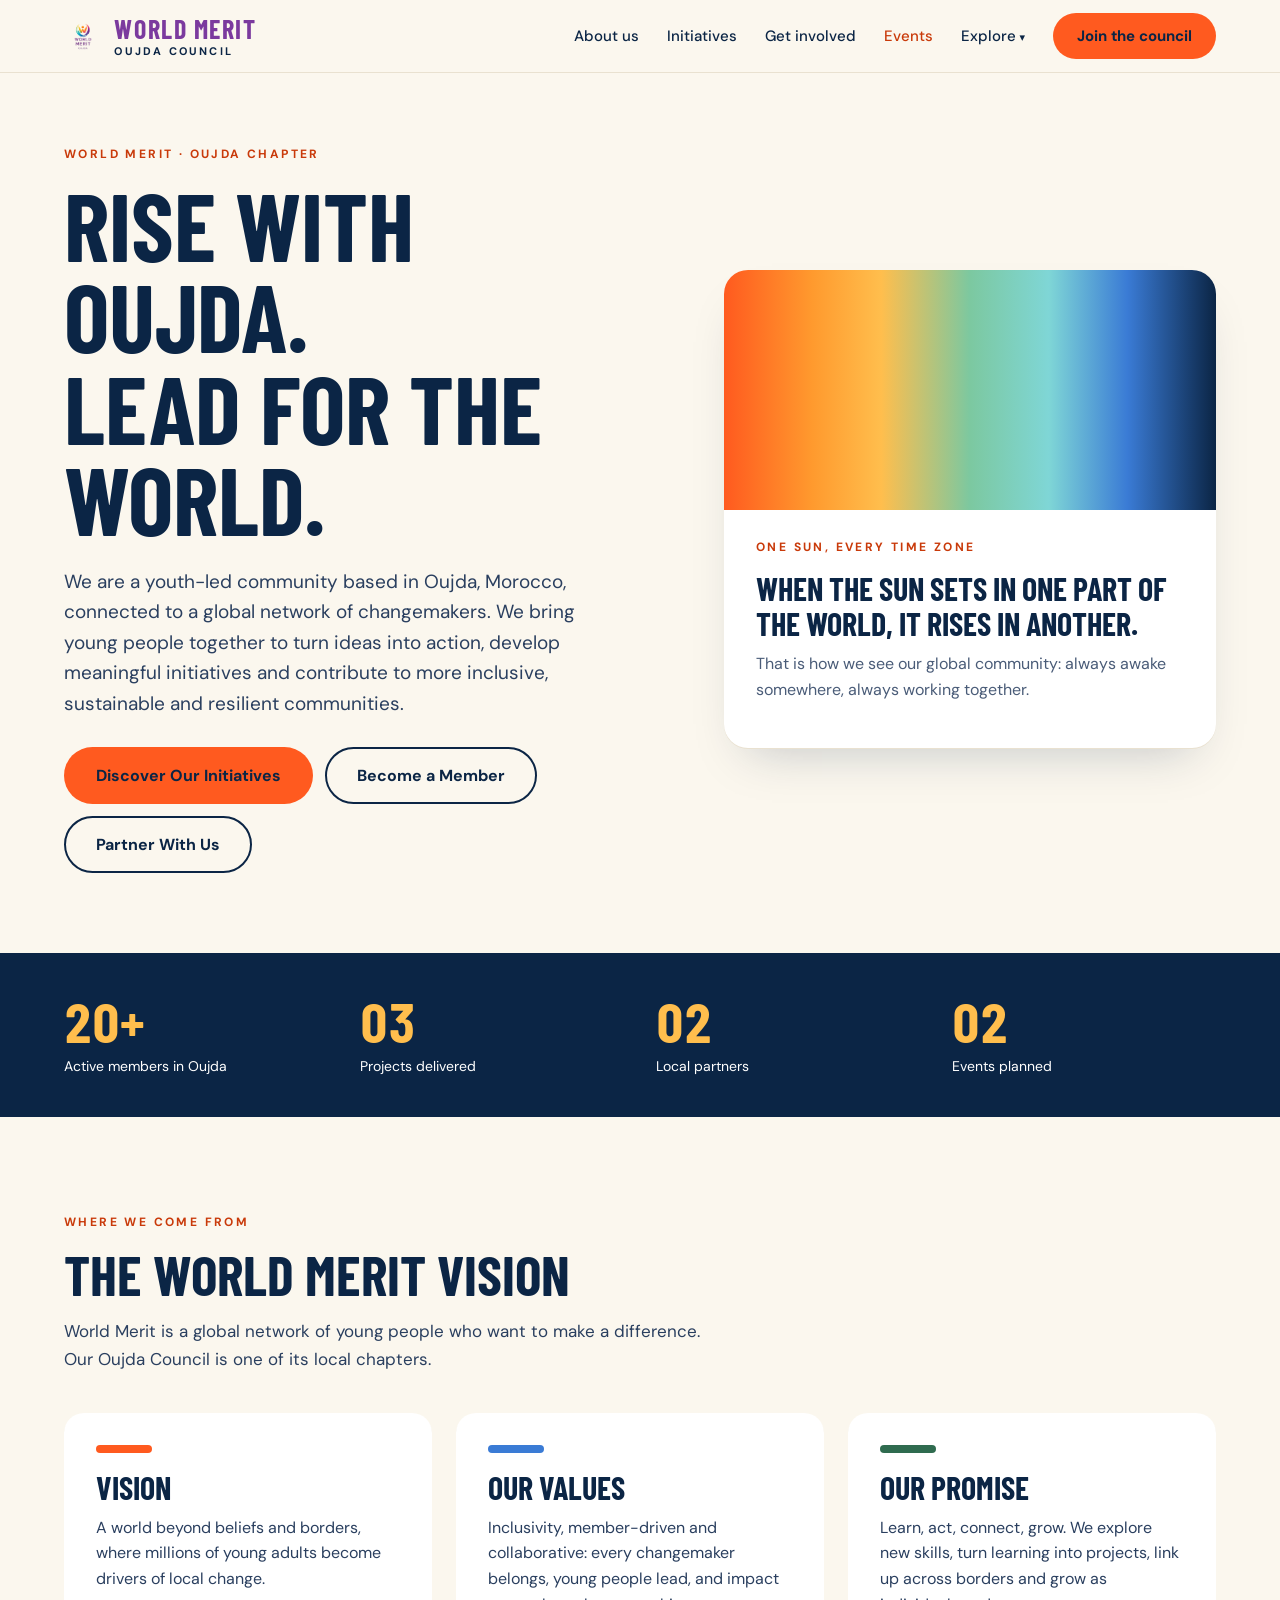
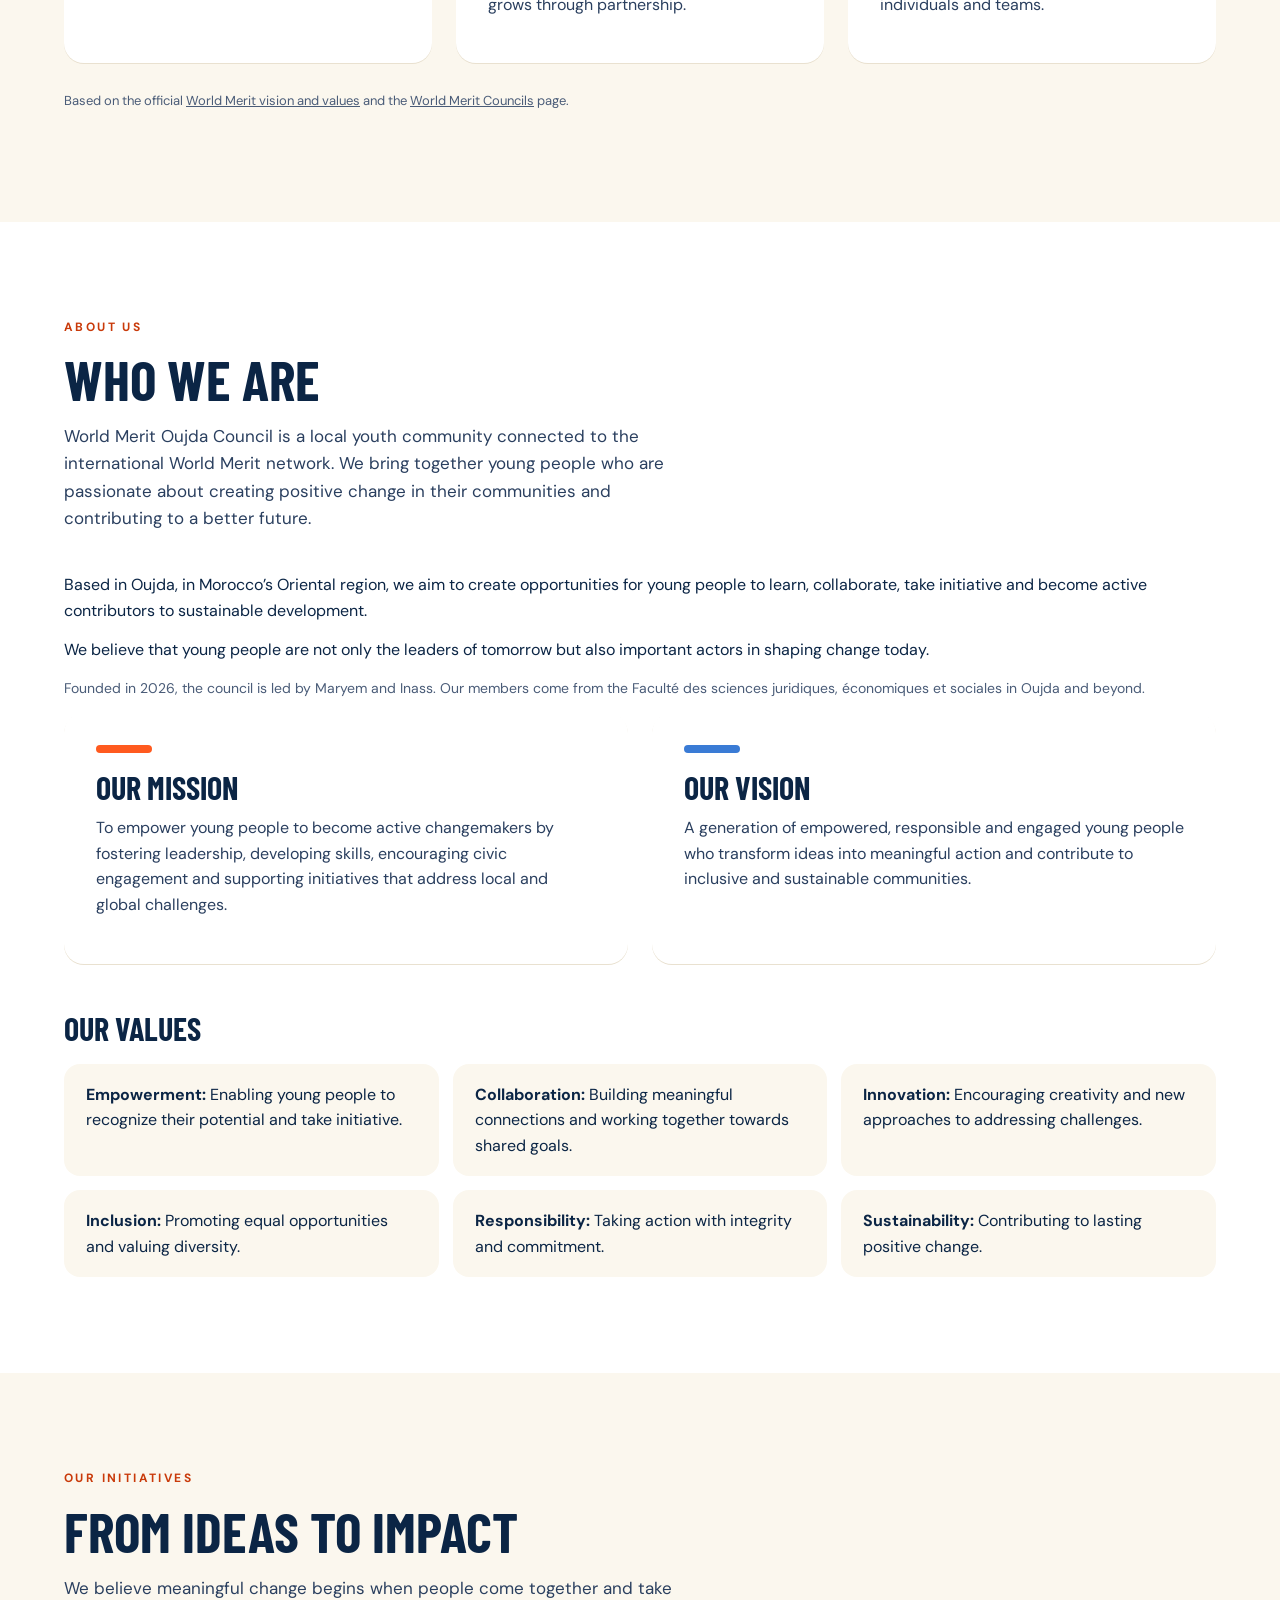
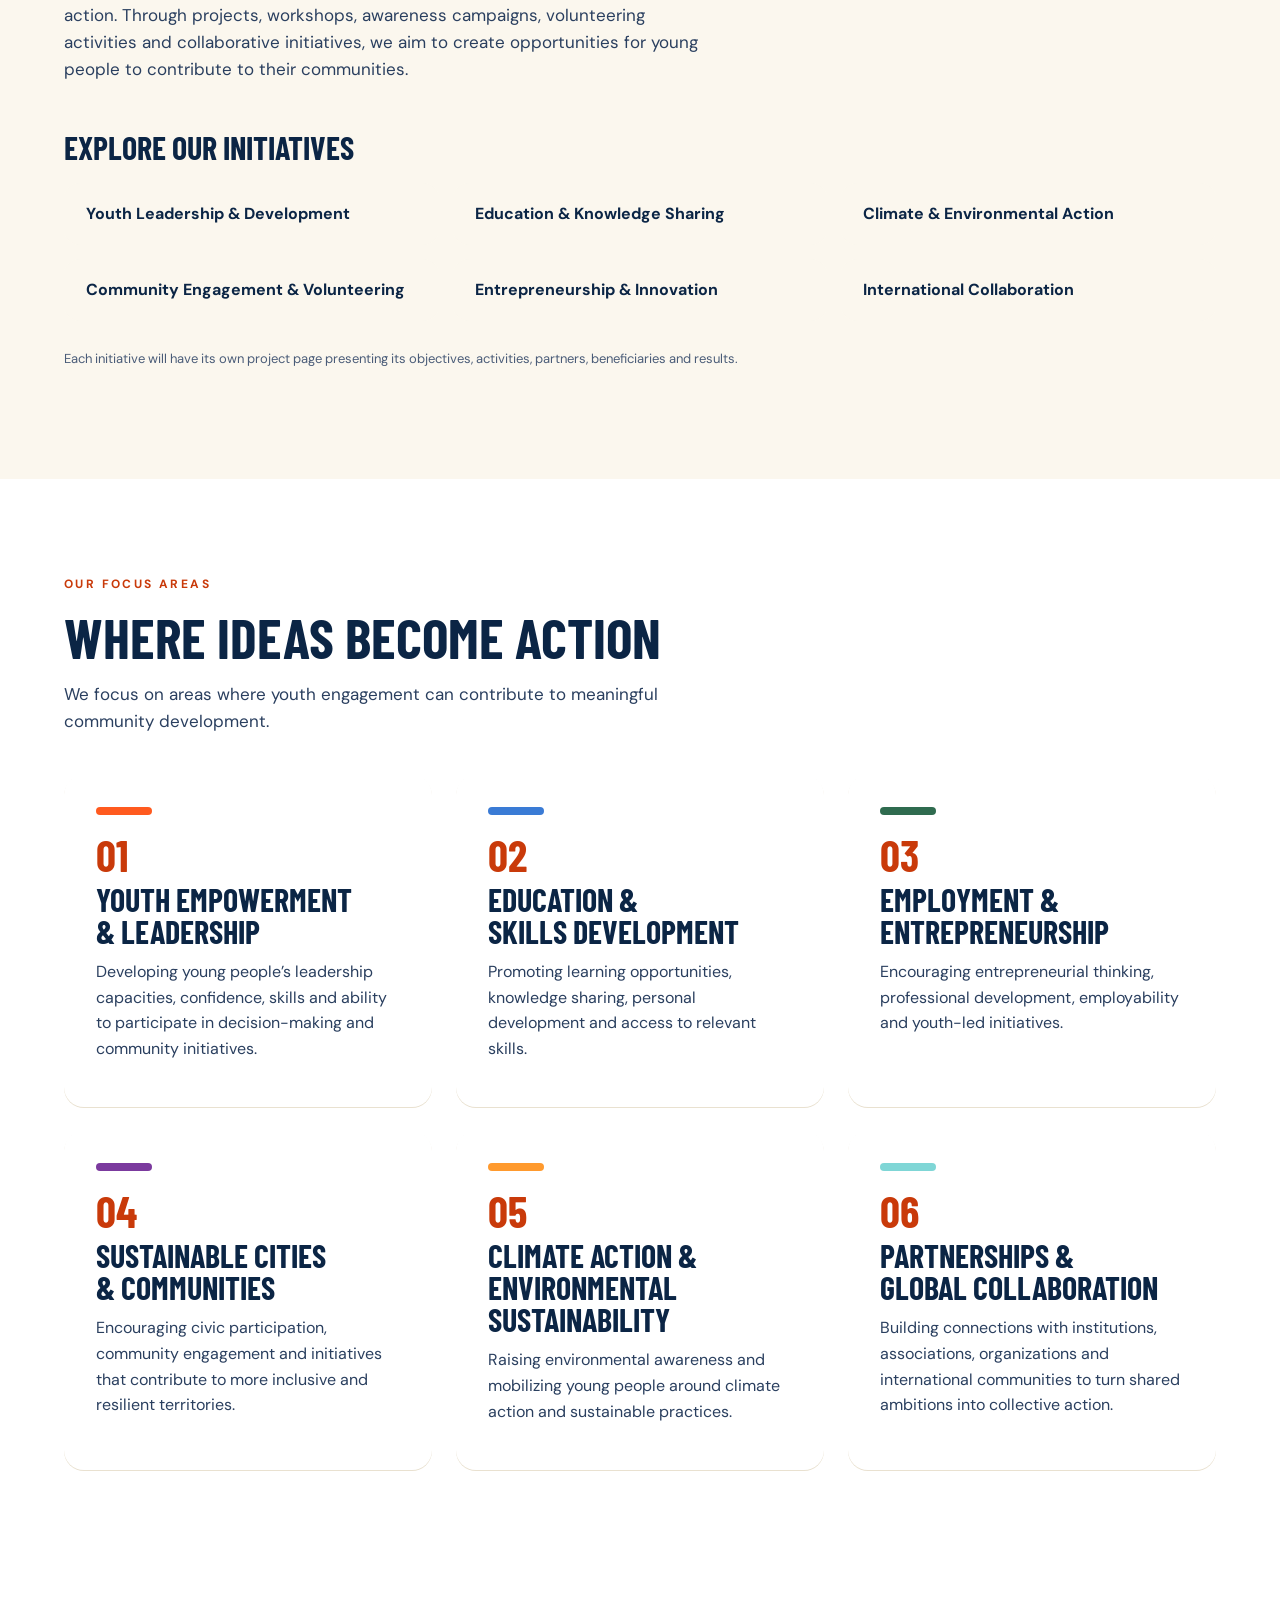
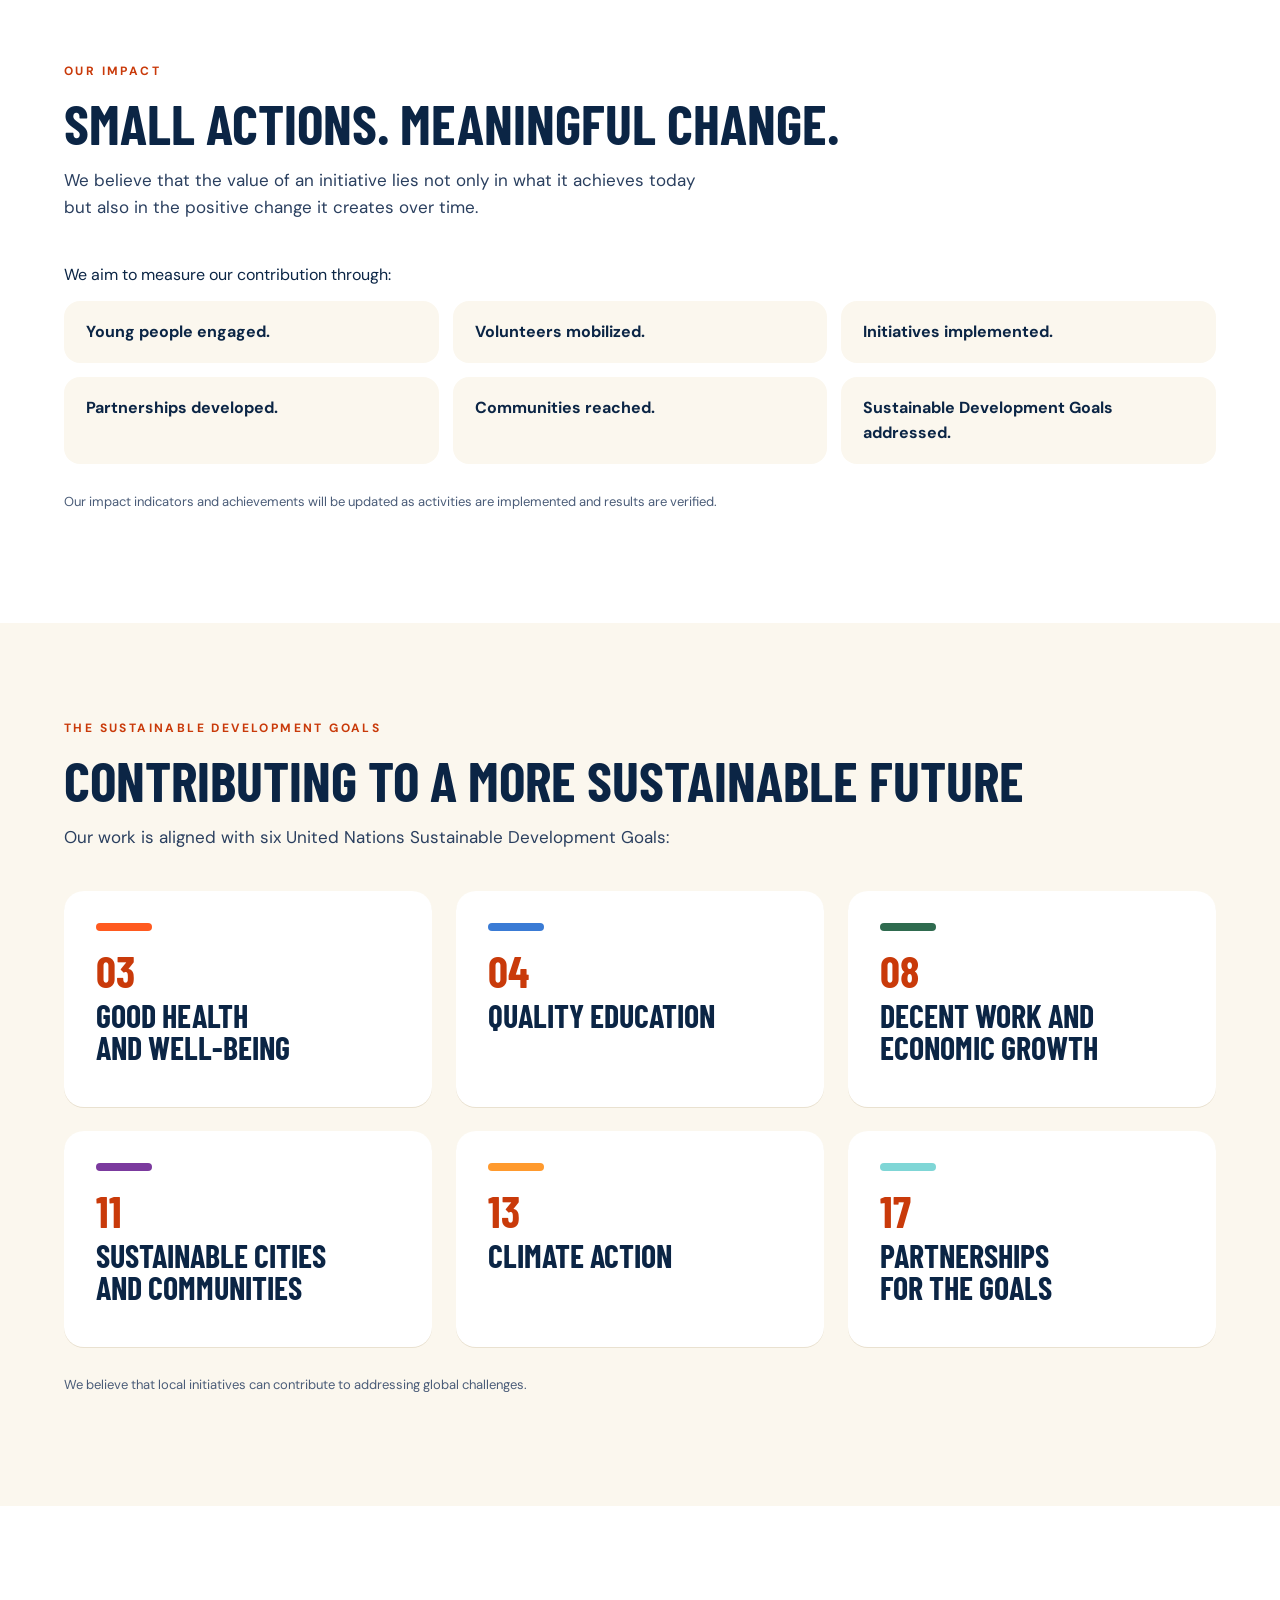
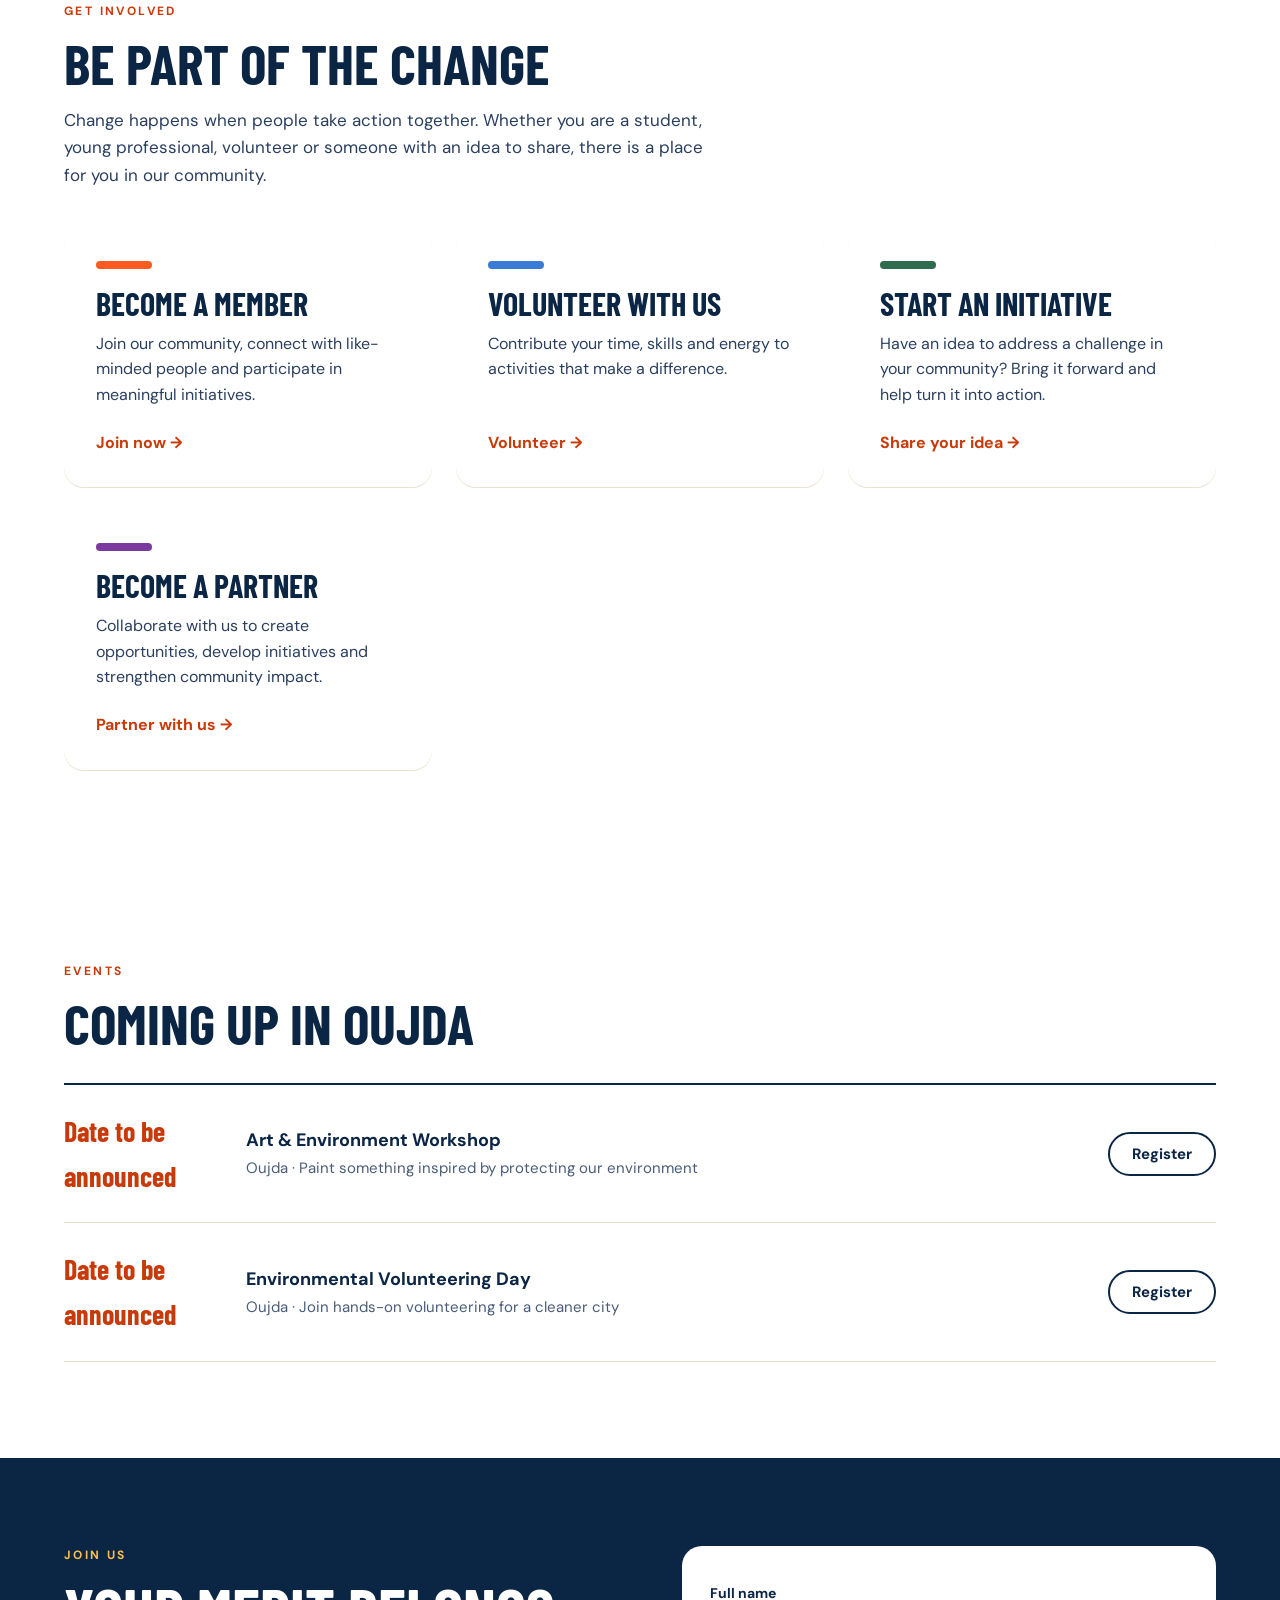
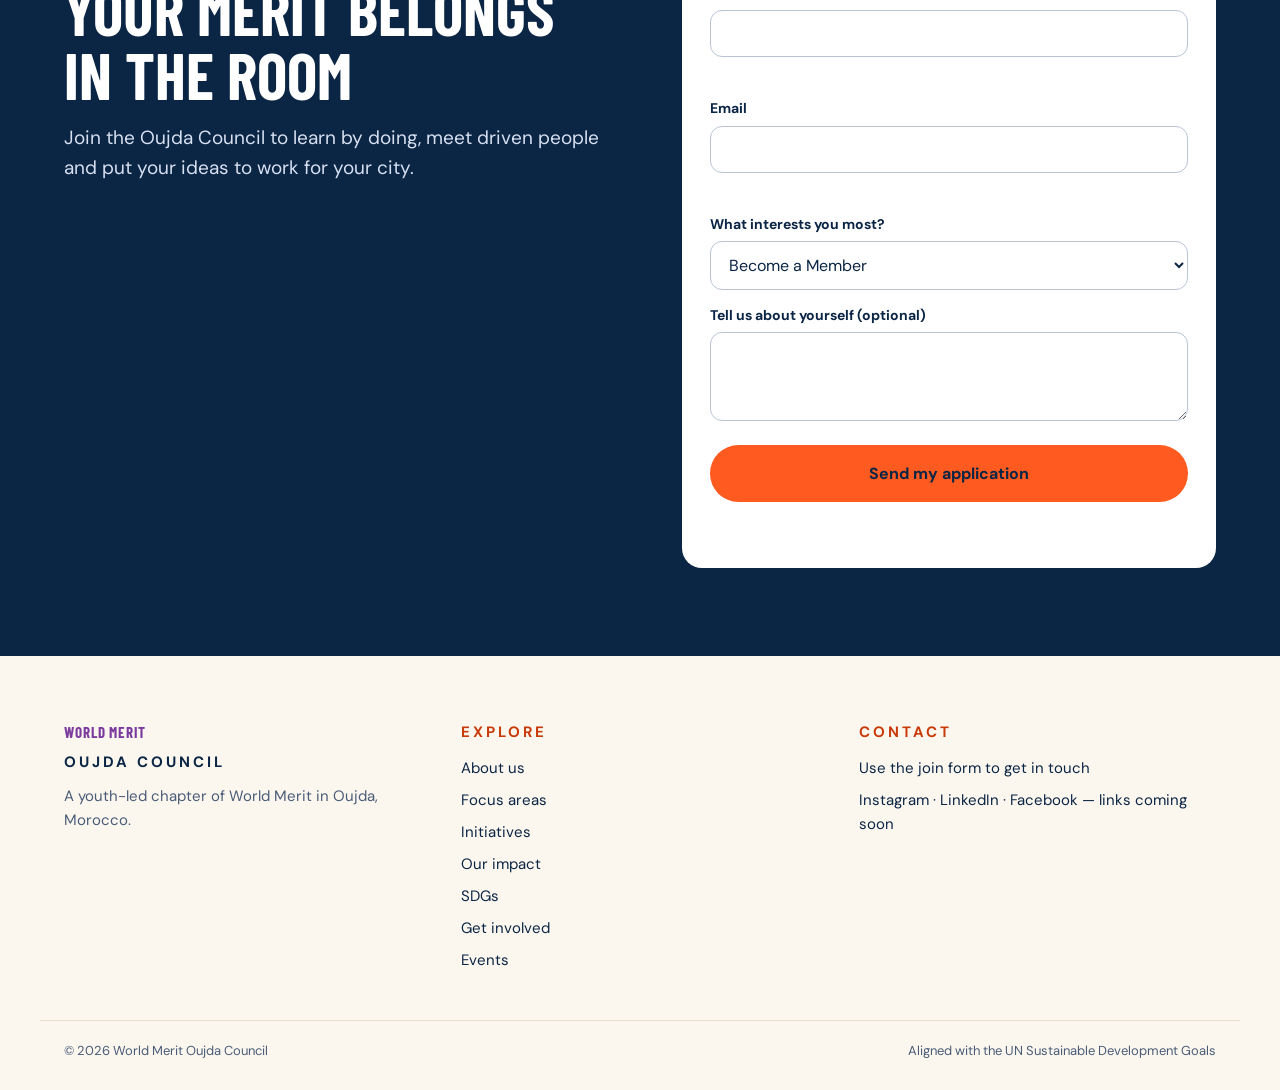
==== index.html @ 90c2a8d9 "Simplify navbar with Explore dropdown" ====
<!doctype html>
<html lang="en">
<head>
<meta charset="utf-8">
<meta name="viewport" content="width=device-width, initial-scale=1">
<link rel="icon" type="image/png" href="favicon.png">
<link rel="apple-touch-icon" href="apple-touch-icon.png">
<title>World Merit Oujda Council</title>
<meta name="description" content="A youth-led community in Oujda, Morocco, connected to a global network of changemakers. Discover our initiatives, become a member or partner with us.">
<link rel="preconnect" href="https://fonts.googleapis.com">
<link rel="preconnect" href="https://fonts.gstatic.com" crossorigin>
<link href="https://fonts.googleapis.com/css2?family=Barlow+Condensed:wght@600;700&family=DM+Sans:wght@400;500;700&display=swap" rel="stylesheet">
<link rel="stylesheet" href="style.css">
</head>
<body>

<header class="site-header">
  <div class="wrap header-inner">
    <a class="brand" href="#top" aria-label="World Merit Oujda Council, home">
      <img id="logo" src="logo.png" alt="World Merit Oujda Council logo" height="48">
      <span class="brand-text" id="brand-text">
        <span class="brand-name">WORLD MERIT</span>
        <span class="brand-sub">OUJDA COUNCIL</span>
      </span>
    </a>
    <button class="nav-toggle" id="nav-toggle" aria-expanded="false" aria-controls="nav">Menu</button>
    <nav class="nav" id="nav" aria-label="Main">
      <a href="#about">About us</a>
      <a href="#initiatives">Initiatives</a>
      <a href="#get-involved">Get involved</a>
      <a href="#events">Events</a>
      <details class="nav-more">
        <summary>Explore</summary>
        <div class="nav-more-panel">
          <a href="#focus">Focus areas</a>
          <a href="#impact">Our impact</a>
          <a href="#sdgs">SDGs</a>
          <a href="#vision">World Merit vision</a>
          <a href="#contact">Contact</a>
        </div>
      </details>
      <a class="btn btn-orange btn-small" href="#join">Join the council</a>
    </nav>
  </div>
</header>

<main id="top">

  <section class="hero">
    <div class="wrap hero-grid">
      <div class="hero-copy">
        <p class="eyebrow">World Merit · Oujda chapter</p>
        <h1>Rise with Oujda.<br>Lead for the world.</h1>
        <p class="lead">We are a youth-led community based in Oujda, Morocco, connected to a global network of changemakers. We bring young people together to turn ideas into action, develop meaningful initiatives and contribute to more inclusive, sustainable and resilient communities.</p>
        <div class="actions">
          <a class="btn btn-orange" href="#initiatives">Discover Our Initiatives</a>
          <a class="btn btn-outline" href="#join">Become a Member</a>
          <a class="btn btn-outline" href="#join">Partner With Us</a>
        </div>
      </div>
      <div class="hero-card">
        <div class="spectrum" role="img" aria-label="Colour gradient from sunrise orange through green to ocean blue"></div>
        <div class="hero-card-body">
          <p class="eyebrow">One sun, every time zone</p>
          <p class="hero-card-title">When the sun sets in one part of the world, it rises in another.</p>
          <p class="muted">That is how we see our global community: always awake somewhere, always working together.</p>
        </div>
      </div>
    </div>
  </section>

  <section class="stats" aria-label="Club in numbers">
    <div class="wrap stats-grid">
      <div><span class="stat-num">20+</span><span class="stat-label">Active members in Oujda</span></div>
      <div><span class="stat-num">03</span><span class="stat-label">Projects delivered</span></div>
      <div><span class="stat-num">02</span><span class="stat-label">Local partners</span></div>
      <div><span class="stat-num">02</span><span class="stat-label">Events planned</span></div>
    </div>
  </section>

  <section id="vision" class="section">
    <div class="wrap">
      <p class="eyebrow">Where we come from</p>
      <h2>The World Merit vision</h2>
      <p class="section-lead">World Merit is a global network of young people who want to make a difference. Our Oujda Council is one of its local chapters.</p>
      <div class="cards three">
        <article class="card">
          <span class="bar c-orange"></span>
          <h3>Vision</h3>
          <p>A world beyond beliefs and borders, where millions of young adults become drivers of local change.</p>
        </article>
        <article class="card">
          <span class="bar c-blue"></span>
          <h3>Our values</h3>
          <p>Inclusivity, member-driven and collaborative: every changemaker belongs, young people lead, and impact grows through partnership.</p>
        </article>
        <article class="card">
          <span class="bar c-green"></span>
          <h3>Our promise</h3>
          <p>Learn, act, connect, grow. We explore new skills, turn learning into projects, link up across borders and grow as individuals and teams.</p>
        </article>
      </div>
      <p class="source">Based on the official <a href="https://worldmerit.org/about-world-merit" rel="noopener" target="_blank">World Merit vision and values</a> and the <a href="https://worldmerit.org/programmes/councils" rel="noopener" target="_blank">World Merit Councils</a> page.</p>
    </div>
  </section>

  <section id="about" class="section section-white">
    <div class="wrap">
      <p class="eyebrow">About us</p>
      <h2>Who We Are</h2>
      <p class="section-lead">World Merit Oujda Council is a local youth community connected to the international World Merit network. We bring together young people who are passionate about creating positive change in their communities and contributing to a better future.</p>
      <p>Based in Oujda, in Morocco’s Oriental region, we aim to create opportunities for young people to learn, collaborate, take initiative and become active contributors to sustainable development.</p>
      <p>We believe that young people are not only the leaders of tomorrow but also important actors in shaping change today.</p>
      <p class="muted small">Founded in 2026, the council is led by Maryem and Inass. Our members come from the Faculté des sciences juridiques, économiques et sociales in Oujda and beyond.</p>
      <div class="cards three">
        <article class="card">
          <span class="bar c-orange"></span>
          <h3>Our Mission</h3>
          <p>To empower young people to become active changemakers by fostering leadership, developing skills, encouraging civic engagement and supporting initiatives that address local and global challenges.</p>
        </article>
        <article class="card">
          <span class="bar c-blue"></span>
          <h3>Our Vision</h3>
          <p>A generation of empowered, responsible and engaged young people who transform ideas into meaningful action and contribute to inclusive and sustainable communities.</p>
        </article>
      </div>
      <h3 class="values-title">Our Values</h3>
      <ul class="values">
        <li><strong>Empowerment:</strong> Enabling young people to recognize their potential and take initiative.</li>
        <li><strong>Collaboration:</strong> Building meaningful connections and working together towards shared goals.</li>
        <li><strong>Innovation:</strong> Encouraging creativity and new approaches to addressing challenges.</li>
        <li><strong>Inclusion:</strong> Promoting equal opportunities and valuing diversity.</li>
        <li><strong>Responsibility:</strong> Taking action with integrity and commitment.</li>
        <li><strong>Sustainability:</strong> Contributing to lasting positive change.</li>
      </ul>
    </div>
  </section>

  <section id="initiatives" class="section">
    <div class="wrap">
      <p class="eyebrow">Our initiatives</p>
      <h2>From Ideas to Impact</h2>
      <p class="section-lead">We believe meaningful change begins when people come together and take action. Through projects, workshops, awareness campaigns, volunteering activities and collaborative initiatives, we aim to create opportunities for young people to contribute to their communities.</p>
      <h3 class="values-title">Explore our initiatives</h3>
      <ul class="values">
        <li><strong>Youth Leadership &amp; Development</strong></li>
        <li><strong>Education &amp; Knowledge Sharing</strong></li>
        <li><strong>Climate &amp; Environmental Action</strong></li>
        <li><strong>Community Engagement &amp; Volunteering</strong></li>
        <li><strong>Entrepreneurship &amp; Innovation</strong></li>
        <li><strong>International Collaboration</strong></li>
      </ul>
      <p class="source">Each initiative will have its own project page presenting its objectives, activities, partners, beneficiaries and results.</p>
    </div>
  </section>

  <section id="focus" class="section section-white">
    <div class="wrap">
      <p class="eyebrow">Our focus areas</p>
      <h2>Where Ideas Become Action</h2>
      <p class="section-lead">We focus on areas where youth engagement can contribute to meaningful community development.</p>
      <div class="cards three">
        <article class="card">
          <span class="bar c-orange"></span>
          <span class="card-num">01</span>
          <h3>Youth Empowerment &amp; Leadership</h3>
          <p>Developing young people’s leadership capacities, confidence, skills and ability to participate in decision-making and community initiatives.</p>
        </article>
        <article class="card">
          <span class="bar c-blue"></span>
          <span class="card-num">02</span>
          <h3>Education &amp; Skills Development</h3>
          <p>Promoting learning opportunities, knowledge sharing, personal development and access to relevant skills.</p>
        </article>
        <article class="card">
          <span class="bar c-green"></span>
          <span class="card-num">03</span>
          <h3>Employment &amp; Entrepreneurship</h3>
          <p>Encouraging entrepreneurial thinking, professional development, employability and youth-led initiatives.</p>
        </article>
        <article class="card">
          <span class="bar c-purple"></span>
          <span class="card-num">04</span>
          <h3>Sustainable Cities &amp; Communities</h3>
          <p>Encouraging civic participation, community engagement and initiatives that contribute to more inclusive and resilient territories.</p>
        </article>
        <article class="card">
          <span class="bar c-amber"></span>
          <span class="card-num">05</span>
          <h3>Climate Action &amp; Environmental Sustainability</h3>
          <p>Raising environmental awareness and mobilizing young people around climate action and sustainable practices.</p>
        </article>
        <article class="card">
          <span class="bar c-teal"></span>
          <span class="card-num">06</span>
          <h3>Partnerships &amp; Global Collaboration</h3>
          <p>Building connections with institutions, associations, organizations and international communities to turn shared ambitions into collective action.</p>
        </article>
      </div>
    </div>
  </section>

  <section id="impact" class="section section-white">
    <div class="wrap">
      <p class="eyebrow">Our impact</p>
      <h2>Small Actions. Meaningful Change.</h2>
      <p class="section-lead">We believe that the value of an initiative lies not only in what it achieves today but also in the positive change it creates over time.</p>
      <p>We aim to measure our contribution through:</p>
      <ul class="values">
        <li><strong>Young people engaged.</strong></li>
        <li><strong>Volunteers mobilized.</strong></li>
        <li><strong>Initiatives implemented.</strong></li>
        <li><strong>Partnerships developed.</strong></li>
        <li><strong>Communities reached.</strong></li>
        <li><strong>Sustainable Development Goals addressed.</strong></li>
      </ul>
      <p class="source">Our impact indicators and achievements will be updated as activities are implemented and results are verified.</p>
    </div>
  </section>

  <section id="sdgs" class="section">
    <div class="wrap">
      <p class="eyebrow">The Sustainable Development Goals</p>
      <h2>Contributing to a More Sustainable Future</h2>
      <p class="section-lead">Our work is aligned with six United Nations Sustainable Development Goals:</p>
      <div class="cards three">
        <article class="card">
          <span class="bar c-orange"></span>
          <span class="card-num">03</span>
          <h3>Good Health and Well-being</h3>
        </article>
        <article class="card">
          <span class="bar c-blue"></span>
          <span class="card-num">04</span>
          <h3>Quality Education</h3>
        </article>
        <article class="card">
          <span class="bar c-green"></span>
          <span class="card-num">08</span>
          <h3>Decent Work and Economic Growth</h3>
        </article>
        <article class="card">
          <span class="bar c-purple"></span>
          <span class="card-num">11</span>
          <h3>Sustainable Cities and Communities</h3>
        </article>
        <article class="card">
          <span class="bar c-amber"></span>
          <span class="card-num">13</span>
          <h3>Climate Action</h3>
        </article>
        <article class="card">
          <span class="bar c-teal"></span>
          <span class="card-num">17</span>
          <h3>Partnerships for the Goals</h3>
        </article>
      </div>
      <p class="source">We believe that local initiatives can contribute to addressing global challenges.</p>
    </div>
  </section>

  <section id="get-involved" class="section section-white">
    <div class="wrap">
      <p class="eyebrow">Get involved</p>
      <h2>Be Part of the Change</h2>
      <p class="section-lead">Change happens when people take action together. Whether you are a student, young professional, volunteer or someone with an idea to share, there is a place for you in our community.</p>
      <div class="cards three">
        <article class="card">
          <span class="bar c-orange"></span>
          <h3>Become a Member</h3>
          <p>Join our community, connect with like-minded people and participate in meaningful initiatives.</p>
          <a class="card-link" href="#join">Join now →</a>
        </article>
        <article class="card">
          <span class="bar c-blue"></span>
          <h3>Volunteer With Us</h3>
          <p>Contribute your time, skills and energy to activities that make a difference.</p>
          <a class="card-link" href="#join">Volunteer →</a>
        </article>
        <article class="card">
          <span class="bar c-green"></span>
          <h3>Start an Initiative</h3>
          <p>Have an idea to address a challenge in your community? Bring it forward and help turn it into action.</p>
          <a class="card-link" href="#join">Share your idea →</a>
        </article>
        <article class="card">
          <span class="bar c-purple"></span>
          <h3>Become a Partner</h3>
          <p>Collaborate with us to create opportunities, develop initiatives and strengthen community impact.</p>
          <a class="card-link" href="#join">Partner with us →</a>
        </article>
      </div>
    </div>
  </section>

  <section id="events" class="section section-white">
    <div class="wrap">
      <p class="eyebrow">Events</p>
      <h2>Coming up in Oujda</h2>
      <ul class="events" id="events-list">
        <!-- Edit the events array in script.js -->
      </ul>
    </div>
  </section>

  <section id="join" class="join">
    <div class="wrap join-grid">
      <div>
        <p class="eyebrow eyebrow-light">Join us</p>
        <h2>Your merit belongs in the room</h2>
        <p class="lead light">Join the Oujda Council to learn by doing, meet driven people and put your ideas to work for your city.</p>
      </div>
      <form class="form" id="join-form" novalidate>
        <label for="name">Full name</label>
        <input id="name" name="name" type="text" autocomplete="name" required>
        <p class="error" id="err-name" role="alert"></p>

        <label for="email">Email</label>
        <input id="email" name="email" type="email" autocomplete="email" required>
        <p class="error" id="err-email" role="alert"></p>

        <label for="interest">What interests you most?</label>
        <select id="interest" name="interest">
          <option>Become a Member</option>
          <option>Volunteer With Us</option>
          <option>Start an Initiative</option>
          <option>Become a Partner</option>
        </select>

        <label for="message">Tell us about yourself (optional)</label>
        <textarea id="message" name="message" rows="3"></textarea>

        <button class="btn btn-orange" type="submit">Send my application</button>
        <p class="form-status" id="form-status" role="status"></p>
      </form>
    </div>
  </section>

</main>

<footer id="contact" class="footer">
  <div class="wrap footer-grid">
    <div>
      <p class="footer-brand">WORLD MERIT</p>
      <p class="brand-sub dark">OUJDA COUNCIL</p>
      <p class="muted small">A youth-led chapter of World Merit in Oujda, Morocco.</p>
    </div>
    <div>
      <p class="eyebrow">Explore</p>
      <a href="#about">About us</a>
      <a href="#focus">Focus areas</a>
      <a href="#initiatives">Initiatives</a>
      <a href="#impact">Our impact</a>
      <a href="#sdgs">SDGs</a>
      <a href="#get-involved">Get involved</a>
      <a href="#events">Events</a>
    </div>
    <div>
      <p class="eyebrow">Contact</p>
      <p><a href="#join">Use the join form to get in touch</a></p>
      <p>Instagram · LinkedIn · Facebook — links coming soon</p>
    </div>
  </div>
  <div class="wrap footer-bottom">
    <span>© <span id="year">2026</span> World Merit Oujda Council</span>
    <span>Aligned with the UN Sustainable Development Goals</span>
  </div>
</footer>

<script src="script.js"></script>
</body>
</html>
---- style.css ----
:root {
  --cream: #FBF7EE;
  --white: #FFFFFF;
  --navy: #0B2545;
  --ink-soft: #2A3F5F;
  --muted: #4A5C78;
  --line: #E9E1D0;
  --orange: #FF5A1F;
  --orange-text: #C93A0A;
  --amber: #FF9A2E;
  --yellow: #FFBE4D;
  --blue: #3A7BD5;
  --teal: #7FD6D6;
  --green: #2F6B4F;
  --mint: #7CC8A0;
  --purple: #7B3A9E;
  --display: 'Barlow Condensed', 'Arial Narrow', sans-serif;
  --body: 'DM Sans', system-ui, -apple-system, 'Segoe UI', sans-serif;
}

* { box-sizing: border-box; }
html { scroll-behavior: smooth; scroll-padding-top: 90px; }
body {
  margin: 0;
  background: var(--cream);
  color: var(--navy);
  font-family: var(--body);
  line-height: 1.6;
}
img { max-width: 100%; }
a { color: inherit; text-decoration: none; }
a:hover { color: var(--orange-text); }
:focus-visible { outline: 3px solid var(--blue); outline-offset: 3px; }

.wrap { max-width: 1200px; margin: 0 auto; padding: 0 24px; }

h1, h2, h3 { font-family: var(--display); font-weight: 700; text-transform: uppercase; margin: 0; line-height: 1; text-wrap: balance; }
h1 { font-size: clamp(52px, 9vw, 96px); line-height: .95; }
h2 { font-size: clamp(38px, 5vw, 56px); margin-bottom: 16px; }
h3 { font-size: 32px; margin-bottom: 12px; }
p { margin: 0 0 14px; }

.eyebrow { font-size: 12px; font-weight: 700; letter-spacing: .2em; text-transform: uppercase; color: var(--orange-text); margin-bottom: 14px; }
.eyebrow-light { color: var(--yellow); }
.lead { font-size: 19px; color: var(--ink-soft); max-width: 540px; }
.lead.light { color: #D6E0F0; }
.section-lead { font-size: 17px; color: var(--ink-soft); max-width: 640px; margin-bottom: 40px; }
.muted { color: var(--muted); }
.small { font-size: 14px; }

/* Buttons */
.btn { display: inline-block; font: 700 16px var(--body); padding: 16px 30px; border-radius: 999px; border: 2px solid transparent; cursor: pointer; text-align: center; }
.btn-orange { background: var(--orange); color: var(--navy); }
.btn-orange:hover { background: var(--amber); color: var(--navy); }
.btn-outline { border-color: var(--navy); color: var(--navy); }
.btn-outline:hover { background: var(--navy); color: var(--white); }
.btn-small { padding: 11px 22px; font-size: 15px; }

/* Header */
.site-header { position: sticky; top: 0; z-index: 20; background: var(--cream); border-bottom: 1px solid var(--line); }
.header-inner { display: flex; align-items: center; justify-content: space-between; gap: 16px; padding-top: 12px; padding-bottom: 12px; flex-wrap: wrap; }
.brand { display: flex; align-items: center; gap: 12px; }
.brand img { height: 48px; width: auto; }
.brand-text { display: flex; flex-direction: column; line-height: 1; }
.brand-name { font-family: var(--display); font-weight: 700; font-size: 26px; letter-spacing: .06em; color: var(--purple); }
.brand-sub { font-size: 11px; font-weight: 700; letter-spacing: .2em; margin-top: 4px; }
.brand-sub.dark { margin: 0 0 10px; }
.nav { display: flex; align-items: center; gap: 8px 28px; font-size: 15px; font-weight: 500; flex-wrap: wrap; }
.nav a.active { color: var(--orange-text); }
.nav-more { position: relative; }
.nav-more > summary { cursor: pointer; list-style: none; white-space: nowrap; }
.nav-more > summary::-webkit-details-marker { display: none; }
.nav-more > summary::after { content: ' ▾'; font-size: 11px; }
.nav-more[open] > summary::after { content: ' ▴'; }
.nav-more-panel { position: absolute; top: calc(100% + 14px); right: 0; min-width: 210px; background: var(--white); border: 1px solid var(--line); border-radius: 14px; box-shadow: 0 18px 40px -18px rgba(11,37,69,.35); padding: 10px; display: grid; gap: 2px; z-index: 30; }
.nav-more-panel a { padding: 8px 12px; border-radius: 8px; white-space: nowrap; }
.nav-more-panel a:hover { background: var(--cream); }
.nav-toggle { display: none; font: 700 15px var(--body); background: none; border: 2px solid var(--navy); color: var(--navy); border-radius: 999px; padding: 8px 18px; cursor: pointer; }

/* Hero */
.hero { padding: 72px 0 80px; }
.hero-grid { display: flex; flex-wrap: wrap; gap: 48px; align-items: center; }
.hero-copy { flex: 1 1 480px; min-width: 0; }
.hero-copy h1 { margin-bottom: 24px; }
.actions { display: flex; flex-wrap: wrap; gap: 12px; margin-top: 28px; }
.hero-card { flex: 1 1 360px; min-width: 0; background: var(--white); border-radius: 24px; overflow: hidden; box-shadow: 0 1px 0 var(--line), 0 24px 48px -24px rgba(11,37,69,.25); }
.spectrum { height: 240px; background: linear-gradient(90deg, var(--orange) 0%, var(--amber) 18%, var(--yellow) 32%, var(--mint) 50%, var(--teal) 66%, var(--blue) 82%, var(--navy) 100%); }
.hero-card-body { padding: 28px 32px 32px; }
.hero-card-title { font-family: var(--display); font-weight: 700; font-size: 32px; line-height: 1.1; text-transform: uppercase; margin-bottom: 10px; }

/* Stats */
.stats { background: var(--navy); color: var(--white); }
.stats-grid { display: grid; grid-template-columns: repeat(auto-fit, minmax(200px, 1fr)); gap: 32px; padding-top: 40px; padding-bottom: 40px; }
.stat-num { display: block; font-family: var(--display); font-weight: 700; font-size: 56px; line-height: 1; color: var(--yellow); font-variant-numeric: tabular-nums; }
.stat-label { display: block; font-size: 14px; margin-top: 6px; }

/* Sections */
.section { padding: 96px 0; }
.section-white { background: var(--white); }
.cards { display: grid; gap: 24px; }
.cards.three { grid-template-columns: repeat(auto-fit, minmax(280px, 1fr)); }
.card { background: var(--white); border-radius: 20px; padding: 32px; box-shadow: 0 1px 0 var(--line); display: flex; flex-direction: column; }
.card p { color: var(--ink-soft); }
.bar { display: block; width: 56px; height: 8px; border-radius: 4px; margin-bottom: 18px; }
.c-orange { background: var(--orange); }
.c-blue { background: var(--blue); }
.c-green { background: var(--green); }
.c-purple { background: var(--purple); }
.c-amber { background: var(--amber); }
.c-teal { background: var(--teal); }
.card-num { display: block; font-family: var(--display); font-weight: 700; font-size: 44px; line-height: 1; color: var(--orange-text); margin-bottom: 6px; }
.card-link { margin-top: auto; padding-top: 8px; font-weight: 700; color: var(--orange-text); }
.source { margin-top: 28px; font-size: 13px; color: var(--muted); }
.source a { text-decoration: underline; }

.split { display: flex; flex-wrap: wrap; gap: 48px; align-items: flex-start; }
.split > div { flex: 1 1 420px; min-width: 0; }
.split p { font-size: 17px; color: var(--ink-soft); }
.values { flex: 1 1 380px; min-width: 0; margin: 0; padding: 0; list-style: none; display: grid; grid-template-columns: repeat(auto-fit, minmax(280px, 1fr)); gap: 14px; }
.values li { background: var(--cream); border-radius: 16px; padding: 18px 22px; font-size: 16px; }
.values-title { margin: 48px 0 20px; }

/* Events */
.events { list-style: none; padding: 0; margin: 32px 0 0; border-top: 2px solid var(--navy); }
.event { display: flex; flex-wrap: wrap; align-items: center; gap: 12px 32px; padding: 24px 0; border-bottom: 1px solid var(--line); }
.event-date { flex: 0 0 150px; font-family: var(--display); font-weight: 700; font-size: 28px; color: var(--orange-text); }
.event-info { flex: 1 1 280px; min-width: 0; }
.event-title { font-weight: 700; font-size: 18px; display: block; }
.event-meta { font-size: 15px; color: var(--muted); }
.event .btn { padding: 10px 22px; font-size: 15px; }

/* Join */
.join { background: var(--navy); color: var(--white); padding: 88px 0; }
.join-grid { display: flex; flex-wrap: wrap; gap: 40px 64px; align-items: flex-start; }
.join-grid > div { flex: 1 1 400px; min-width: 0; }
.join h2 { color: var(--white); font-size: clamp(40px, 6vw, 64px); }
.form { flex: 1 1 380px; min-width: 0; background: var(--white); color: var(--navy); border-radius: 20px; padding: 28px; display: flex; flex-direction: column; gap: 6px; }
.form label { font-weight: 700; font-size: 14px; margin-top: 8px; }
.form input, .form select, .form textarea { font: 400 16px var(--body); color: var(--navy); padding: 12px 14px; border: 1.5px solid #B9C4D6; border-radius: 12px; background: var(--white); width: 100%; }
.form .btn { margin-top: 18px; }
.error { color: #B3260E; font-size: 13px; min-height: 18px; margin: 2px 0 0; }
.form-status { font-weight: 700; margin: 10px 0 0; min-height: 22px; }
.form-status.ok { color: var(--green); }

/* Footer */
.footer { background: var(--cream); padding-top: 64px; }
.footer-grid { display: grid; grid-template-columns: repeat(auto-fit, minmax(220px, 1fr)); gap: 40px; padding-bottom: 40px; }
.footer-grid a, .footer-grid p { display: block; font-size: 15px; margin-bottom: 8px; }
.footer-grid .eyebrow { margin-bottom: 12px; }
.footer-brand { font-family: var(--display); font-weight: 700; font-size: 28px; letter-spacing: .06em; color: var(--purple); margin: 0 0 6px !important; }
.footer-bottom { display: flex; flex-wrap: wrap; justify-content: space-between; gap: 8px; border-top: 1px solid var(--line); padding-top: 20px; padding-bottom: 28px; font-size: 13px; color: var(--muted); }

/* Mobile */
@media (max-width: 820px) {
  .nav-toggle { display: inline-block; }
  .nav { display: none; width: 100%; flex-direction: column; align-items: flex-start; padding: 12px 0 8px; gap: 14px; }
  .nav.open { display: flex; }
  .nav-more-panel { position: static; min-width: 0; box-shadow: none; border: 0; background: transparent; padding: 6px 0 0 14px; gap: 8px; }
  .nav-more-panel a { padding: 4px 0; }
  .hero { padding: 48px 0 56px; }
  .section { padding: 64px 0; }
}
@media (prefers-reduced-motion: reduce) {
  html { scroll-behavior: auto; }
}
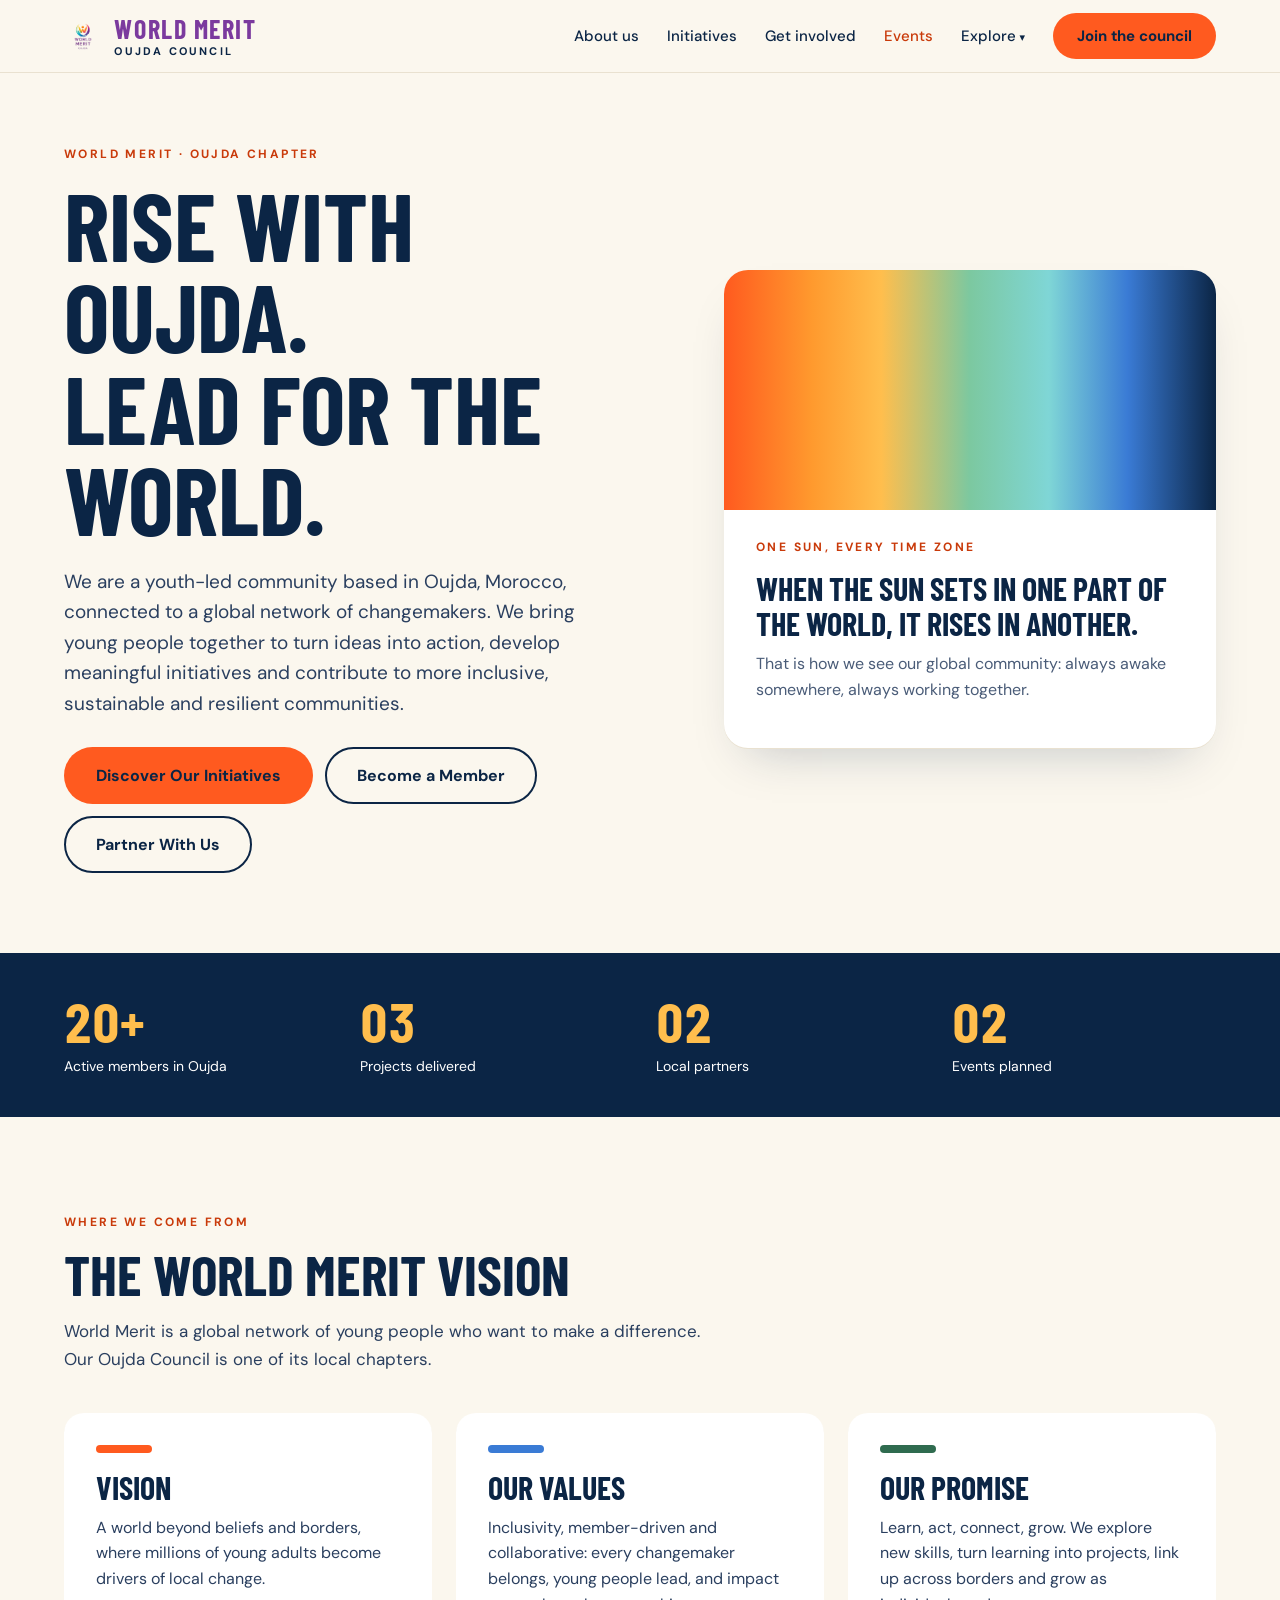
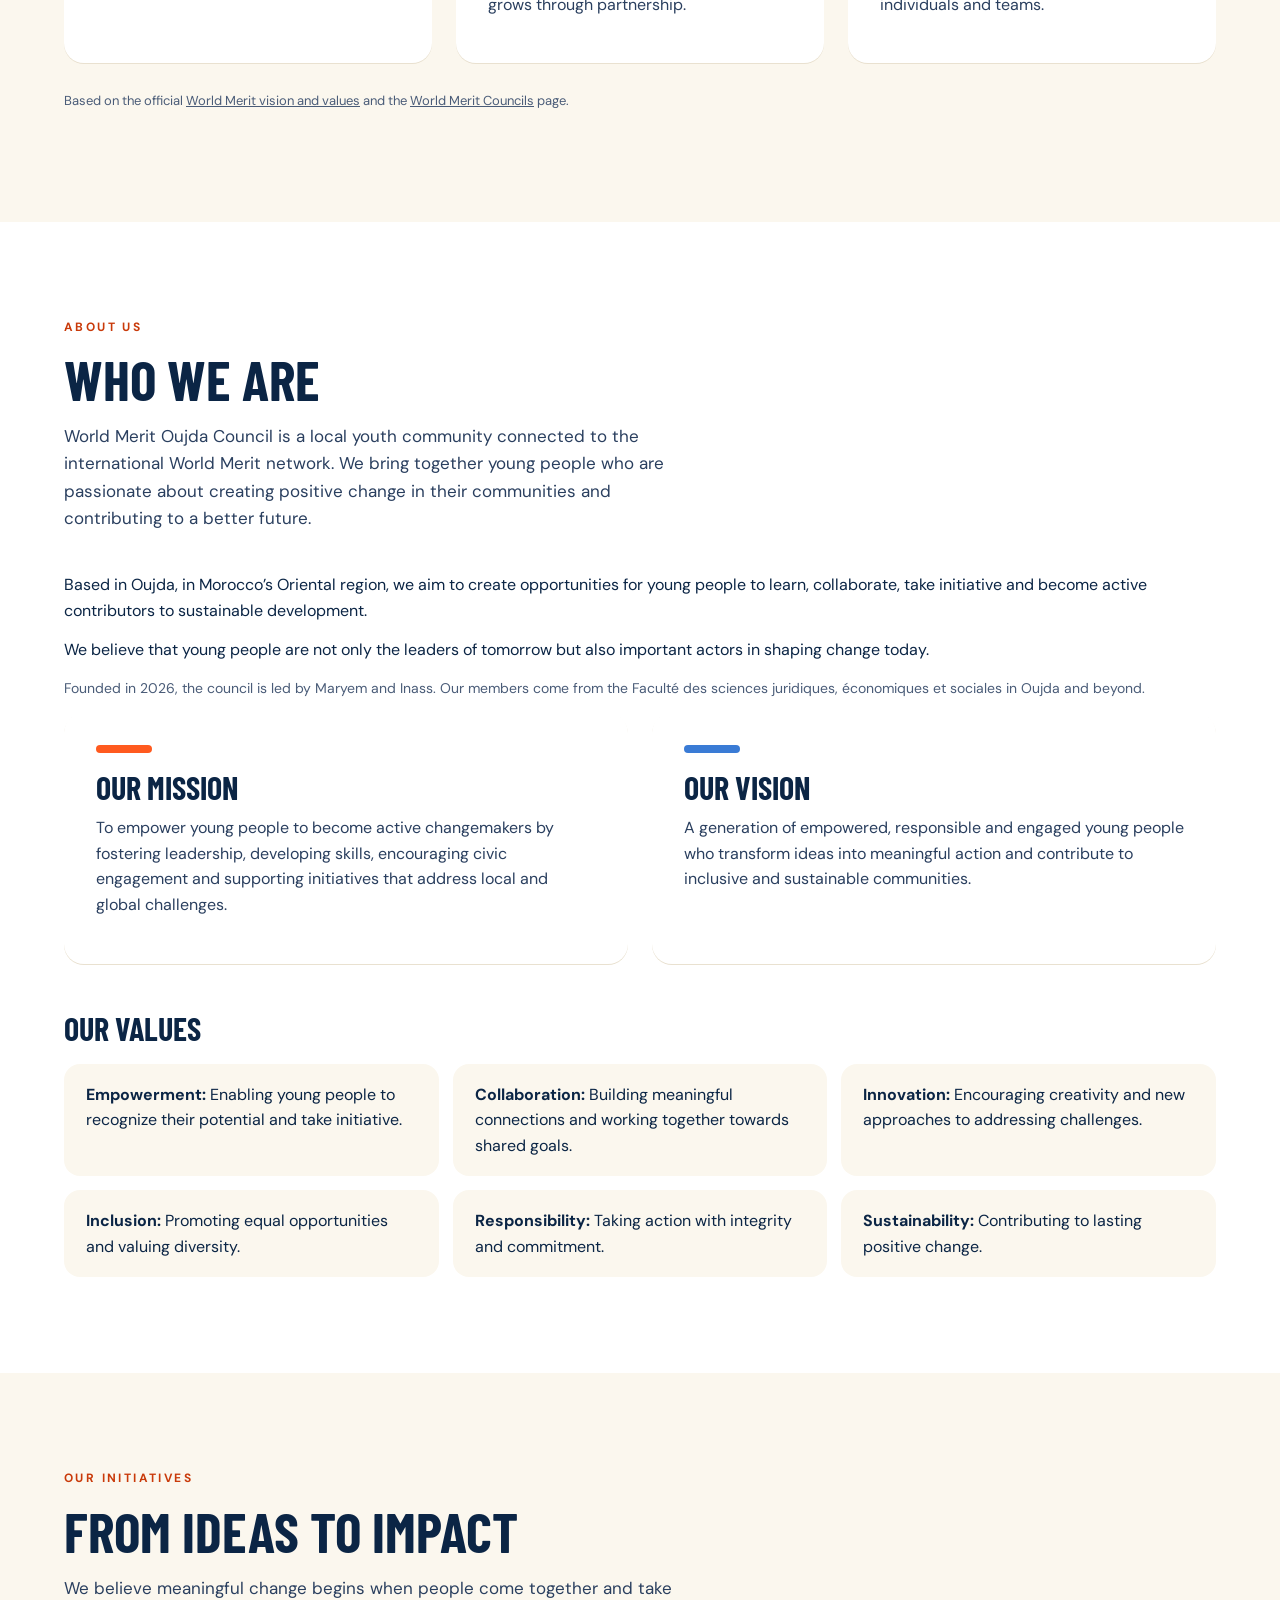
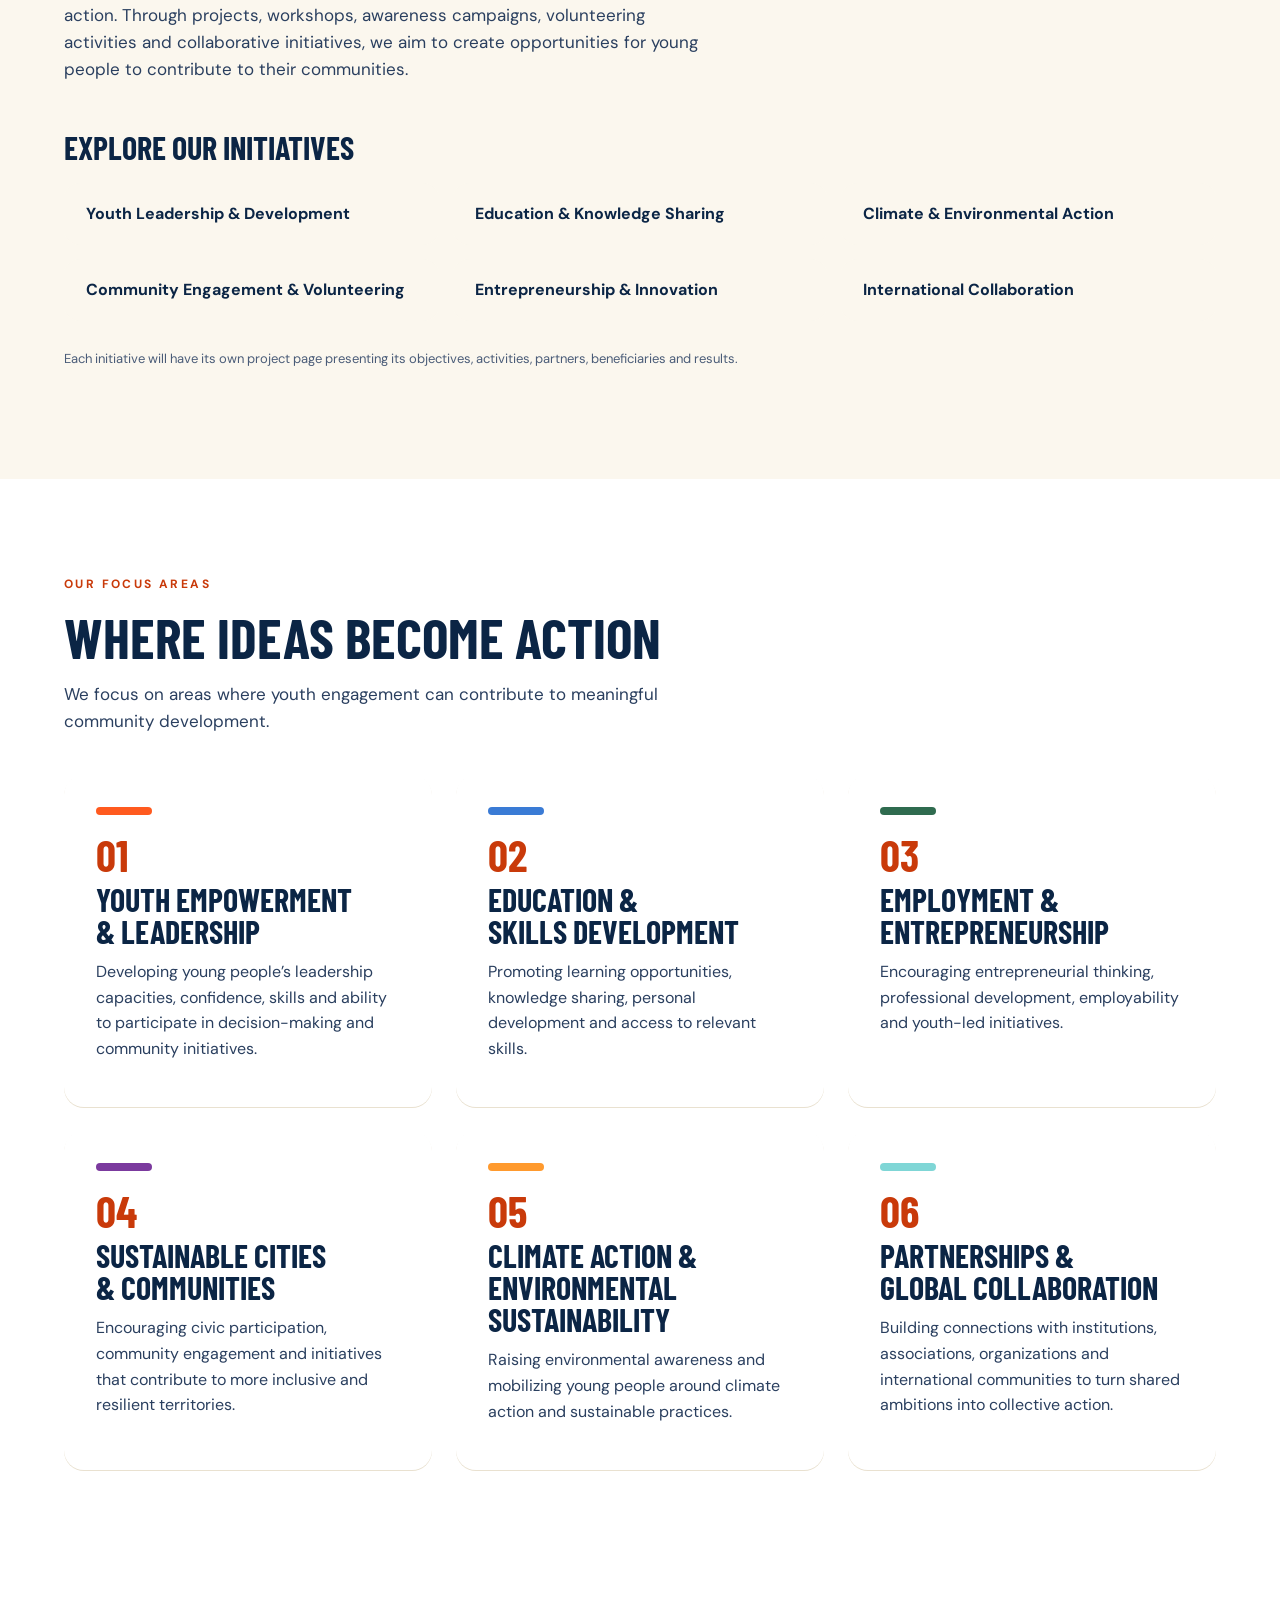
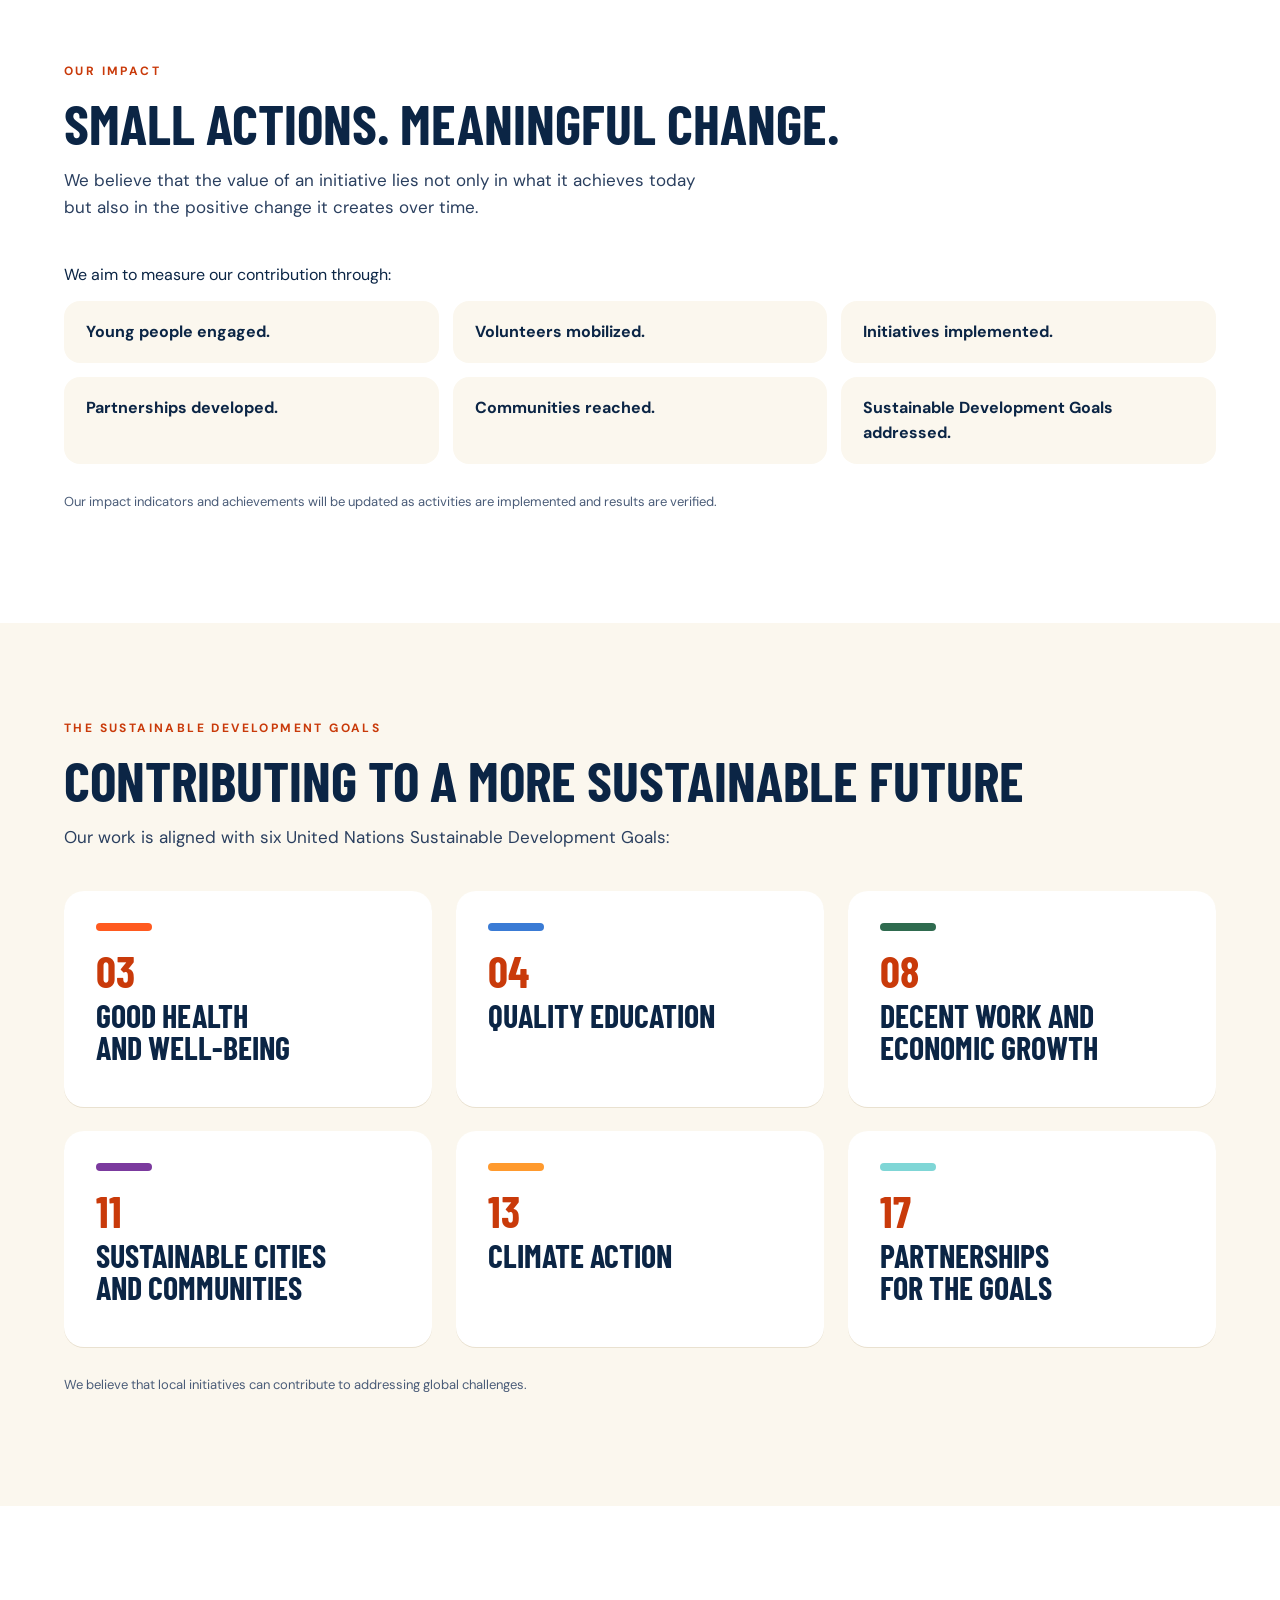
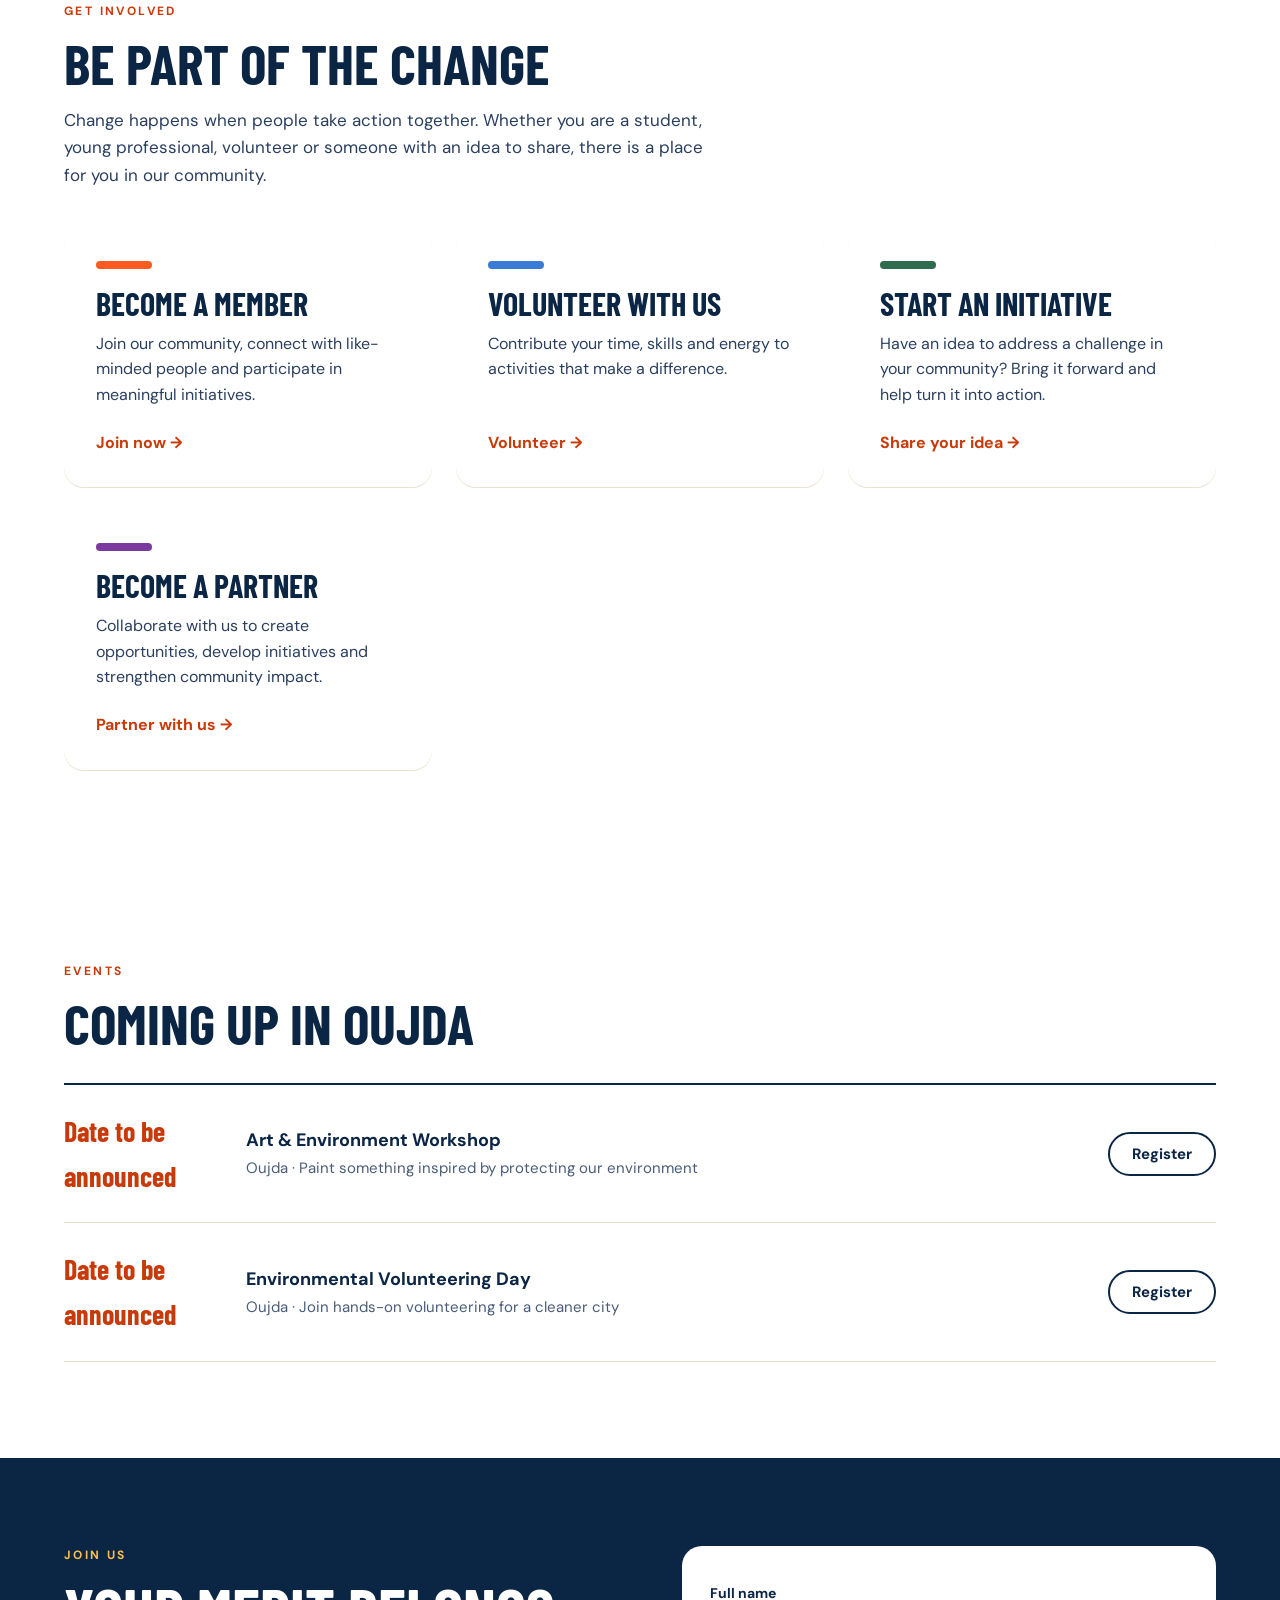
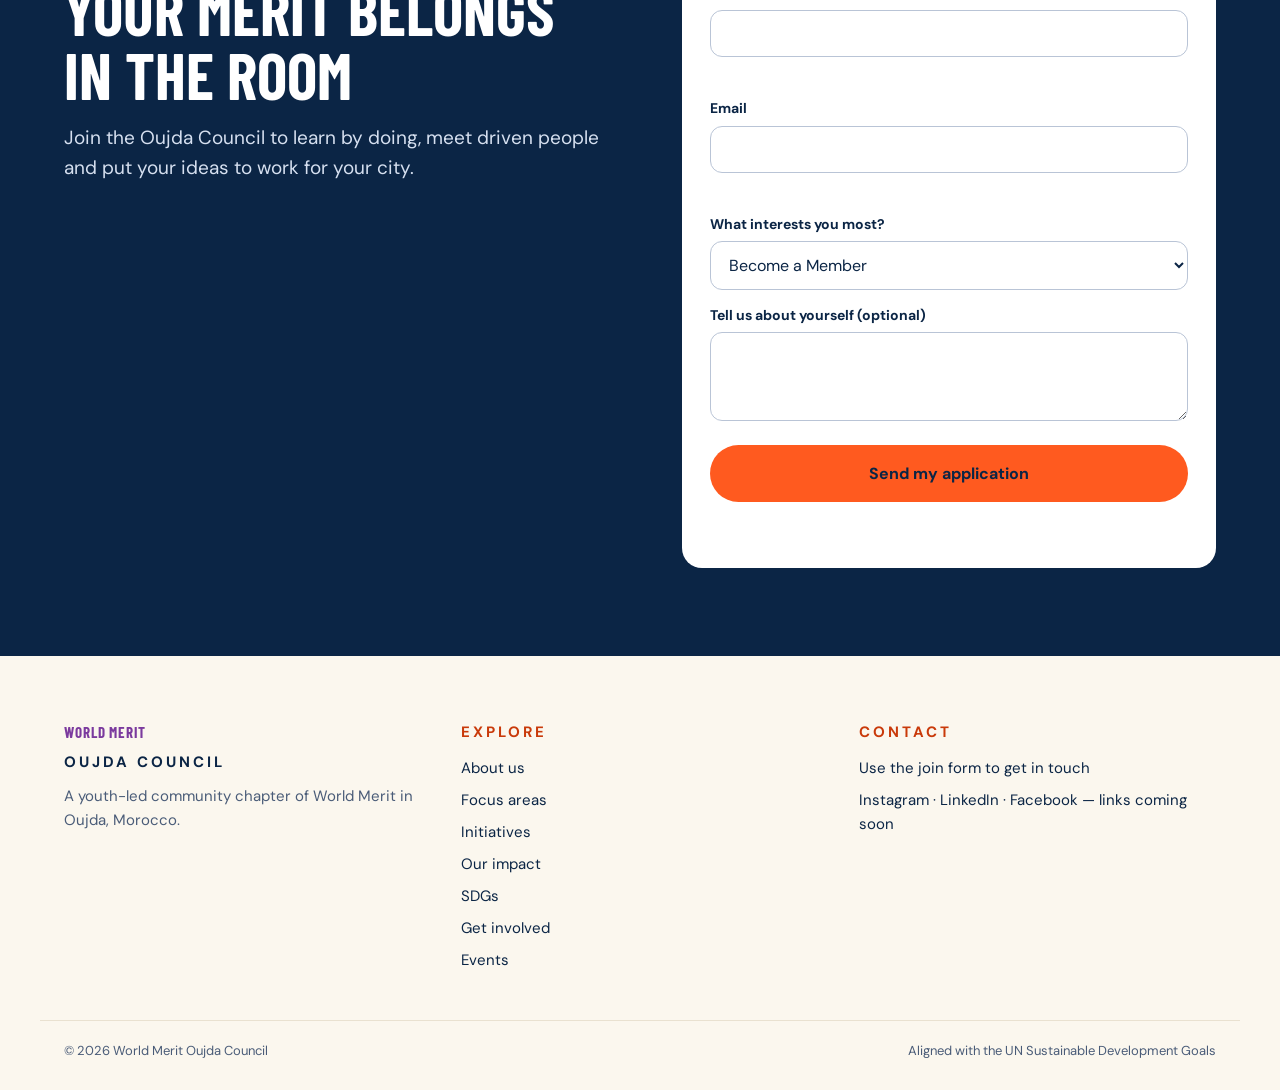
==== commit 87223860: "Update footer description" ====
--- a/index.html
+++ b/index.html
@@ -343,7 +343,7 @@
     <div>
       <p class="footer-brand">WORLD MERIT</p>
       <p class="brand-sub dark">OUJDA COUNCIL</p>
-      <p class="muted small">A youth-led chapter of World Merit in Oujda, Morocco.</p>
+      <p class="muted small">A youth-led community chapter of World Merit in Oujda, Morocco.</p>
     </div>
     <div>
       <p class="eyebrow">Explore</p>
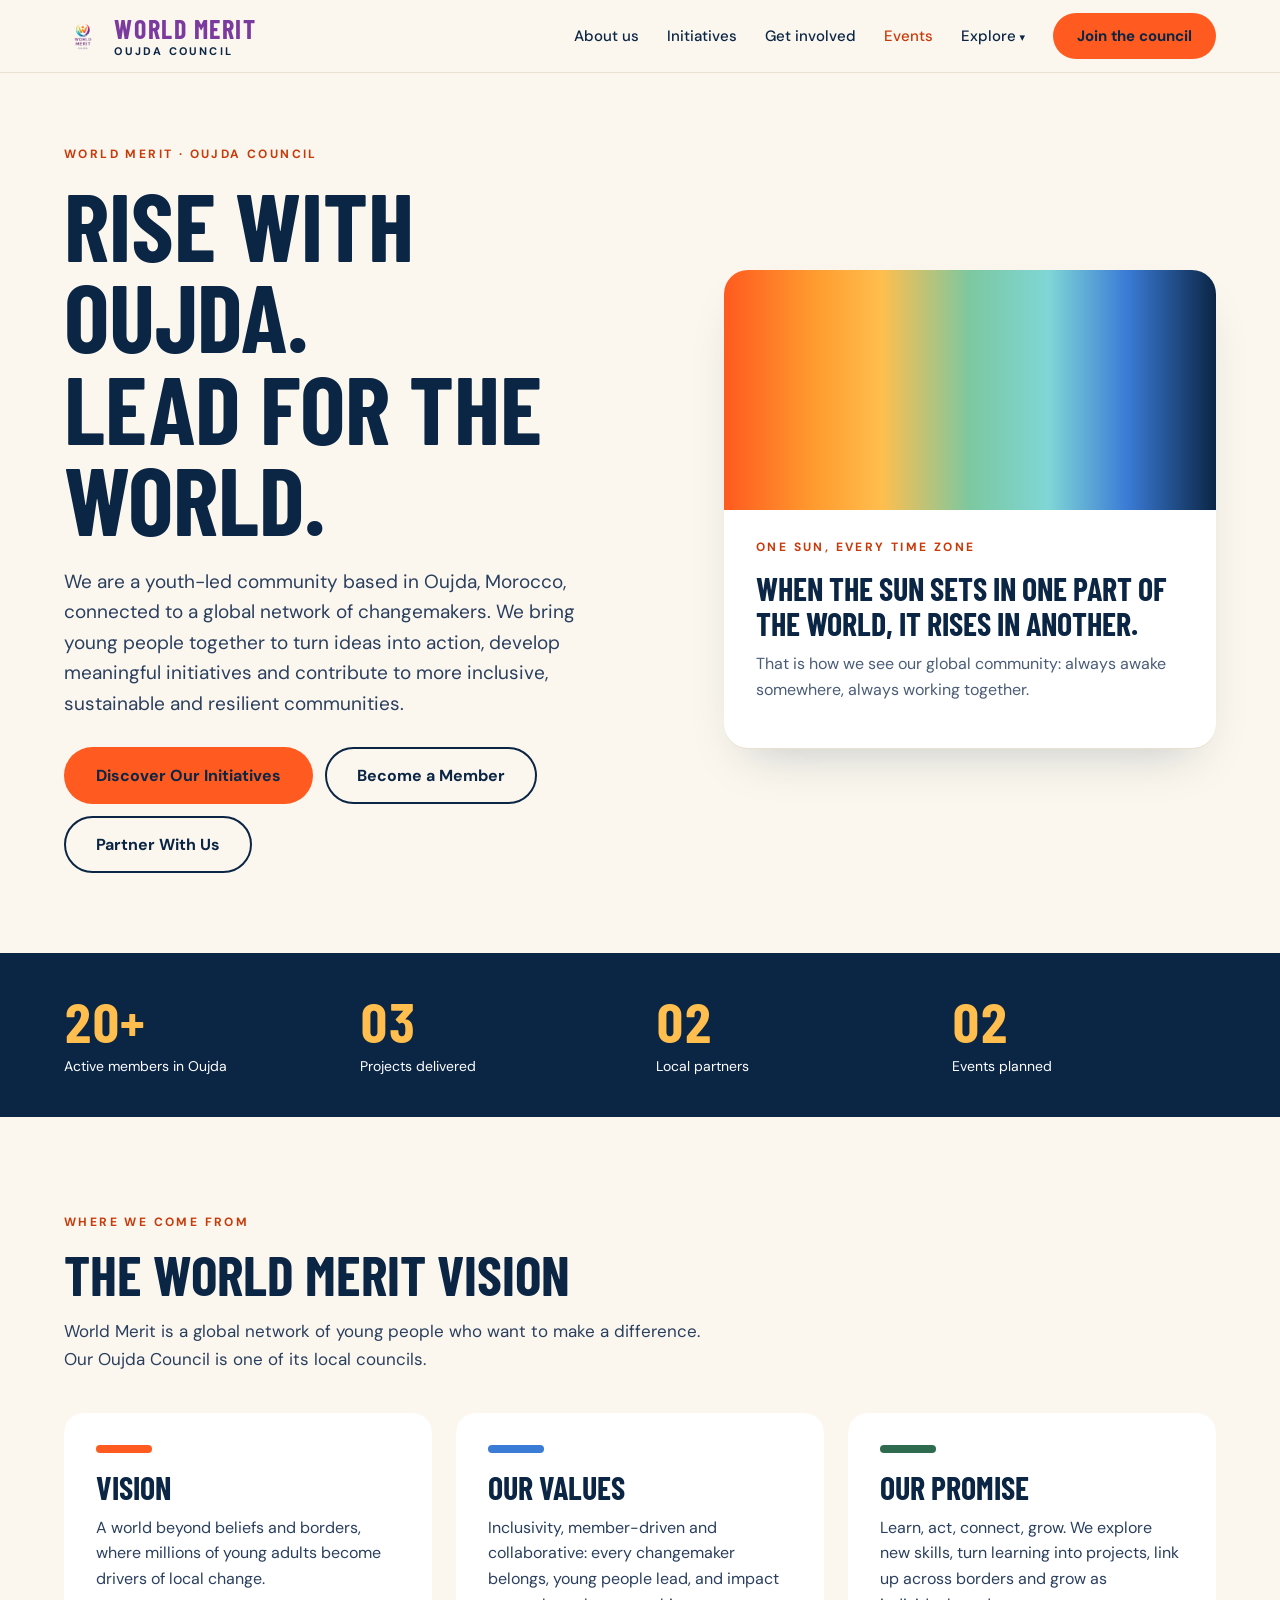
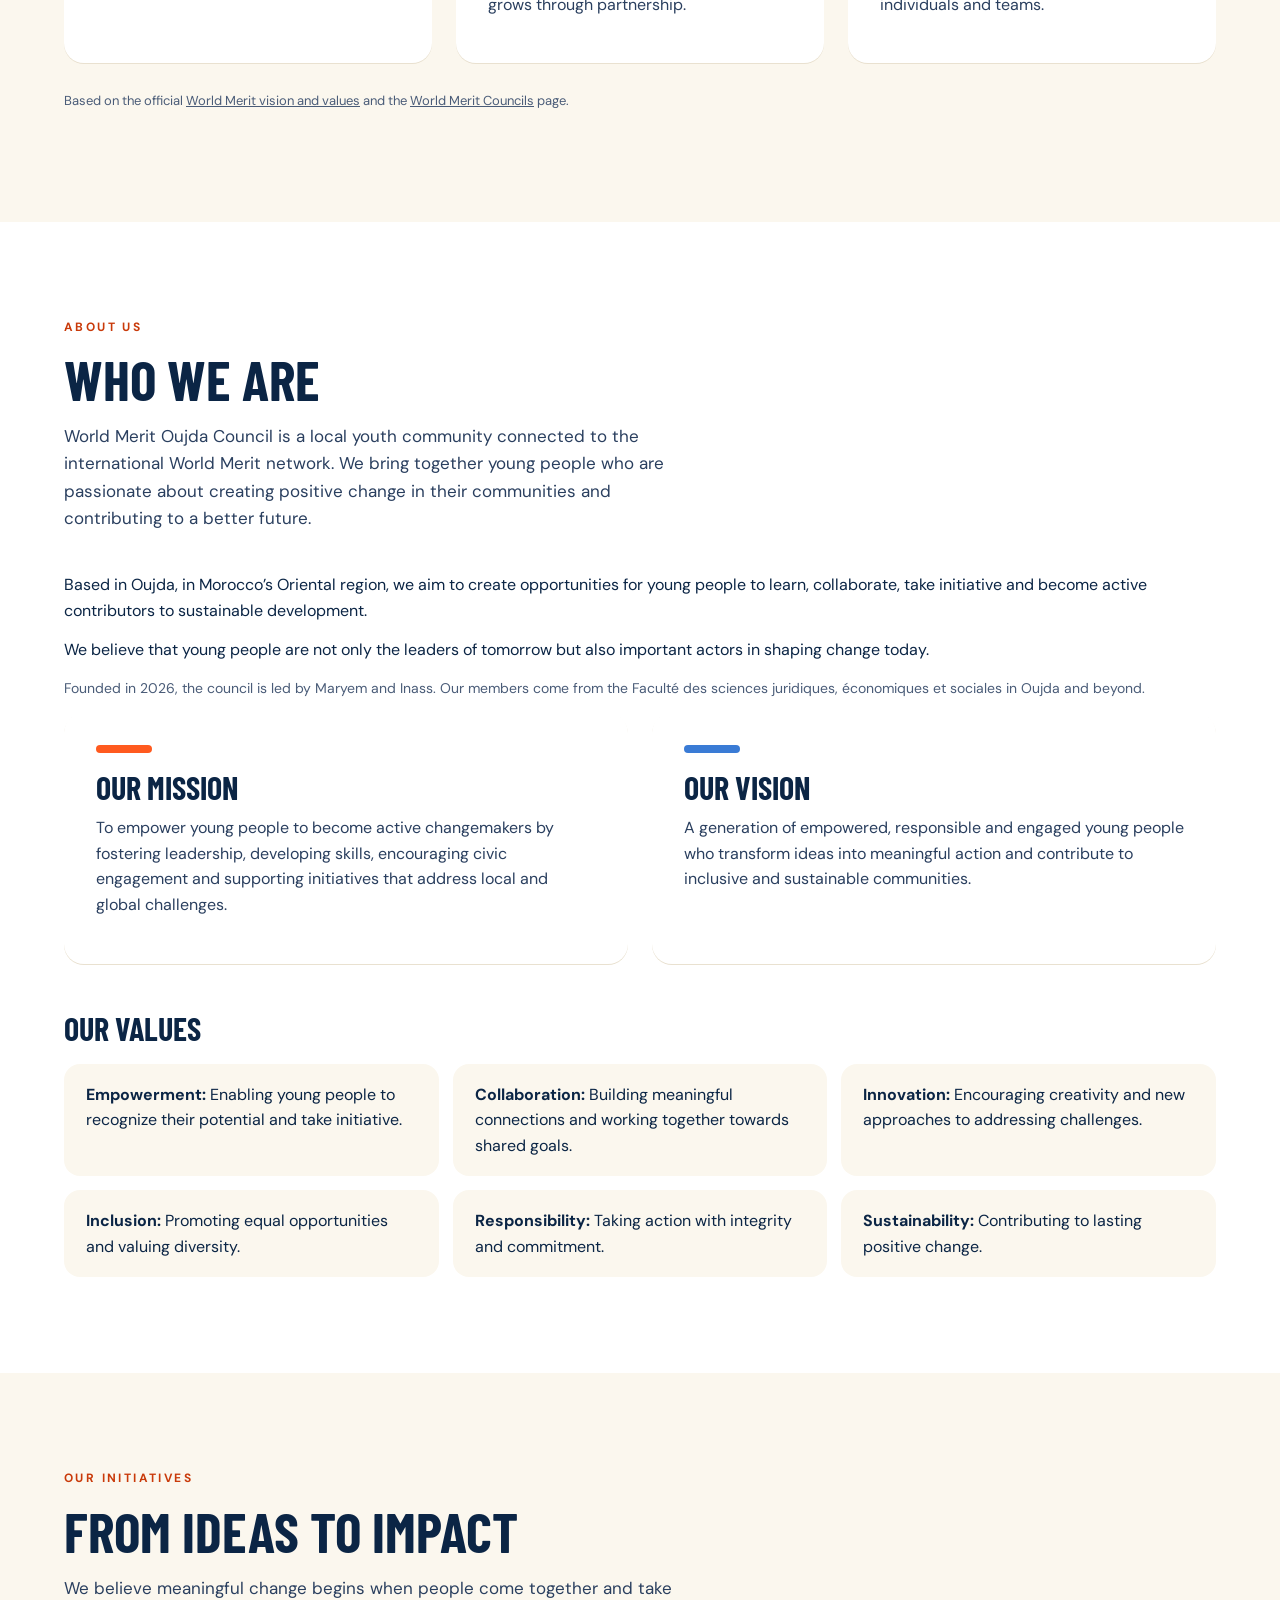
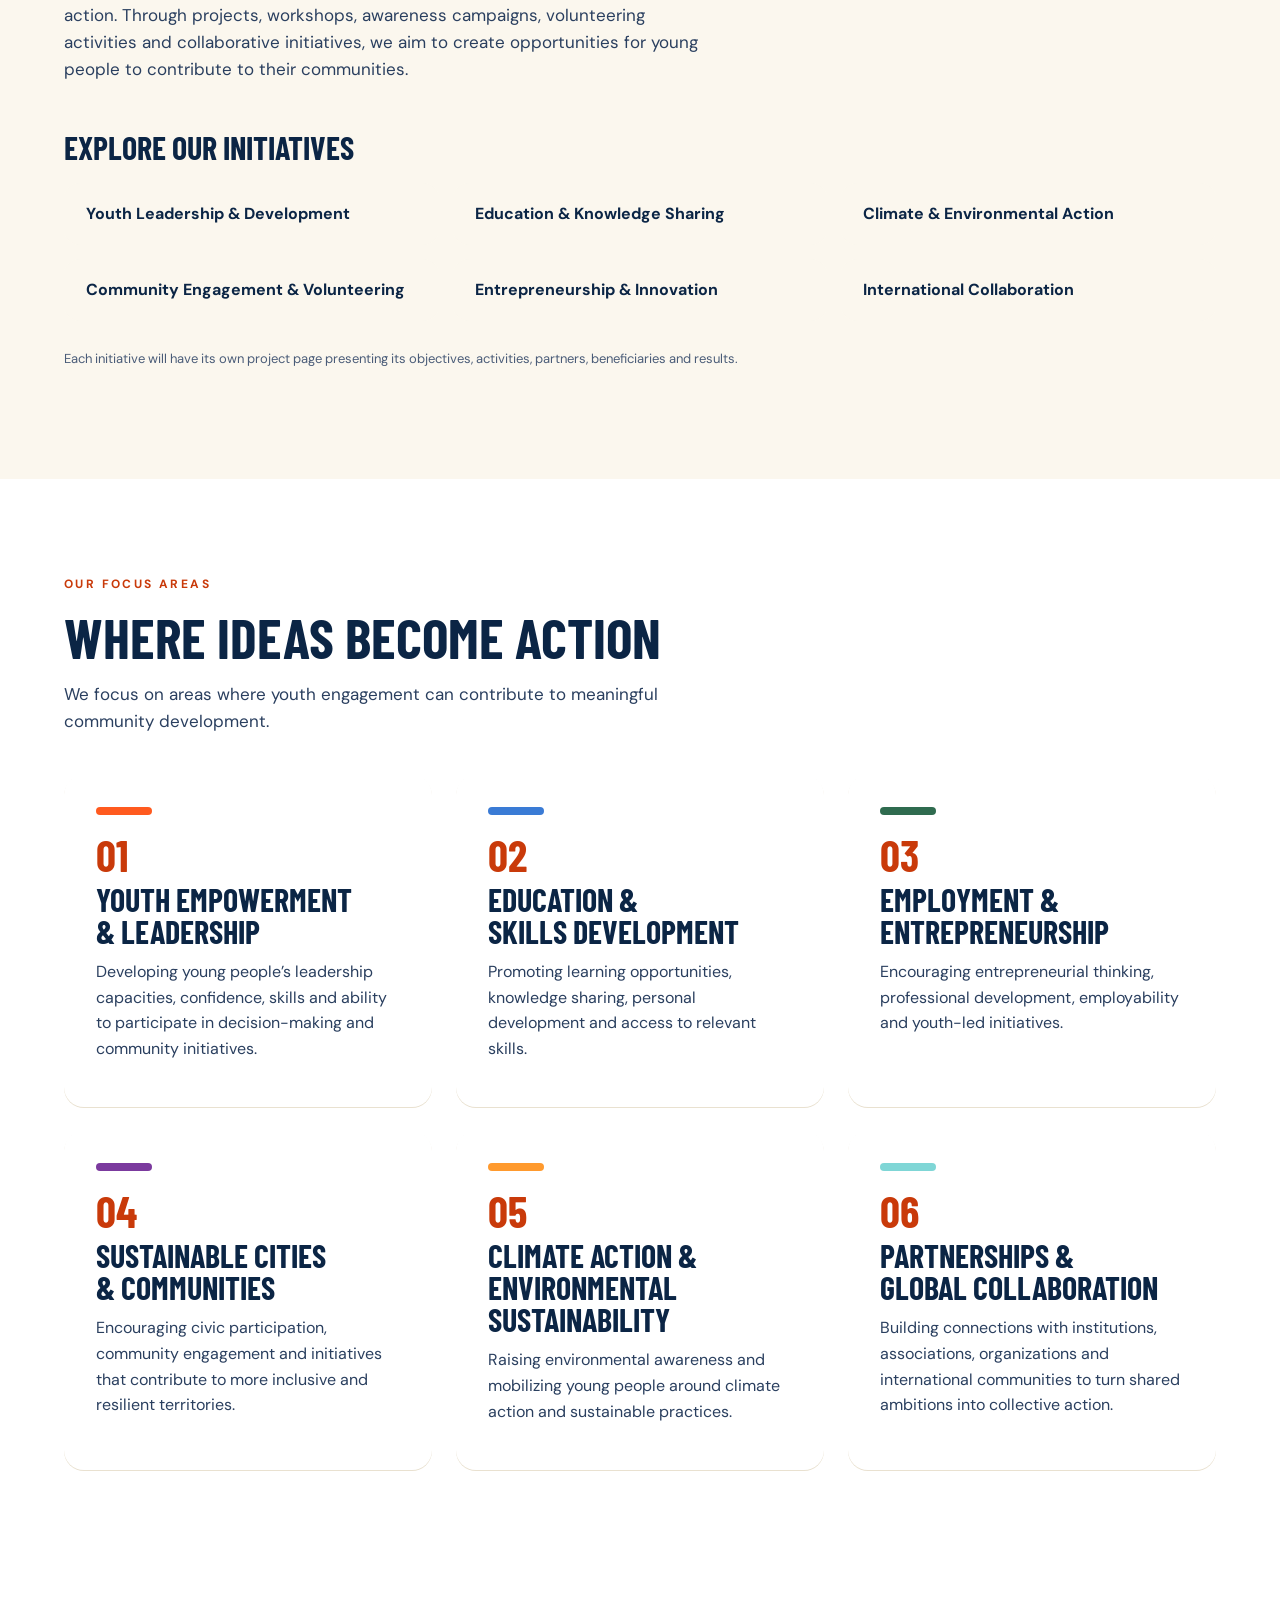
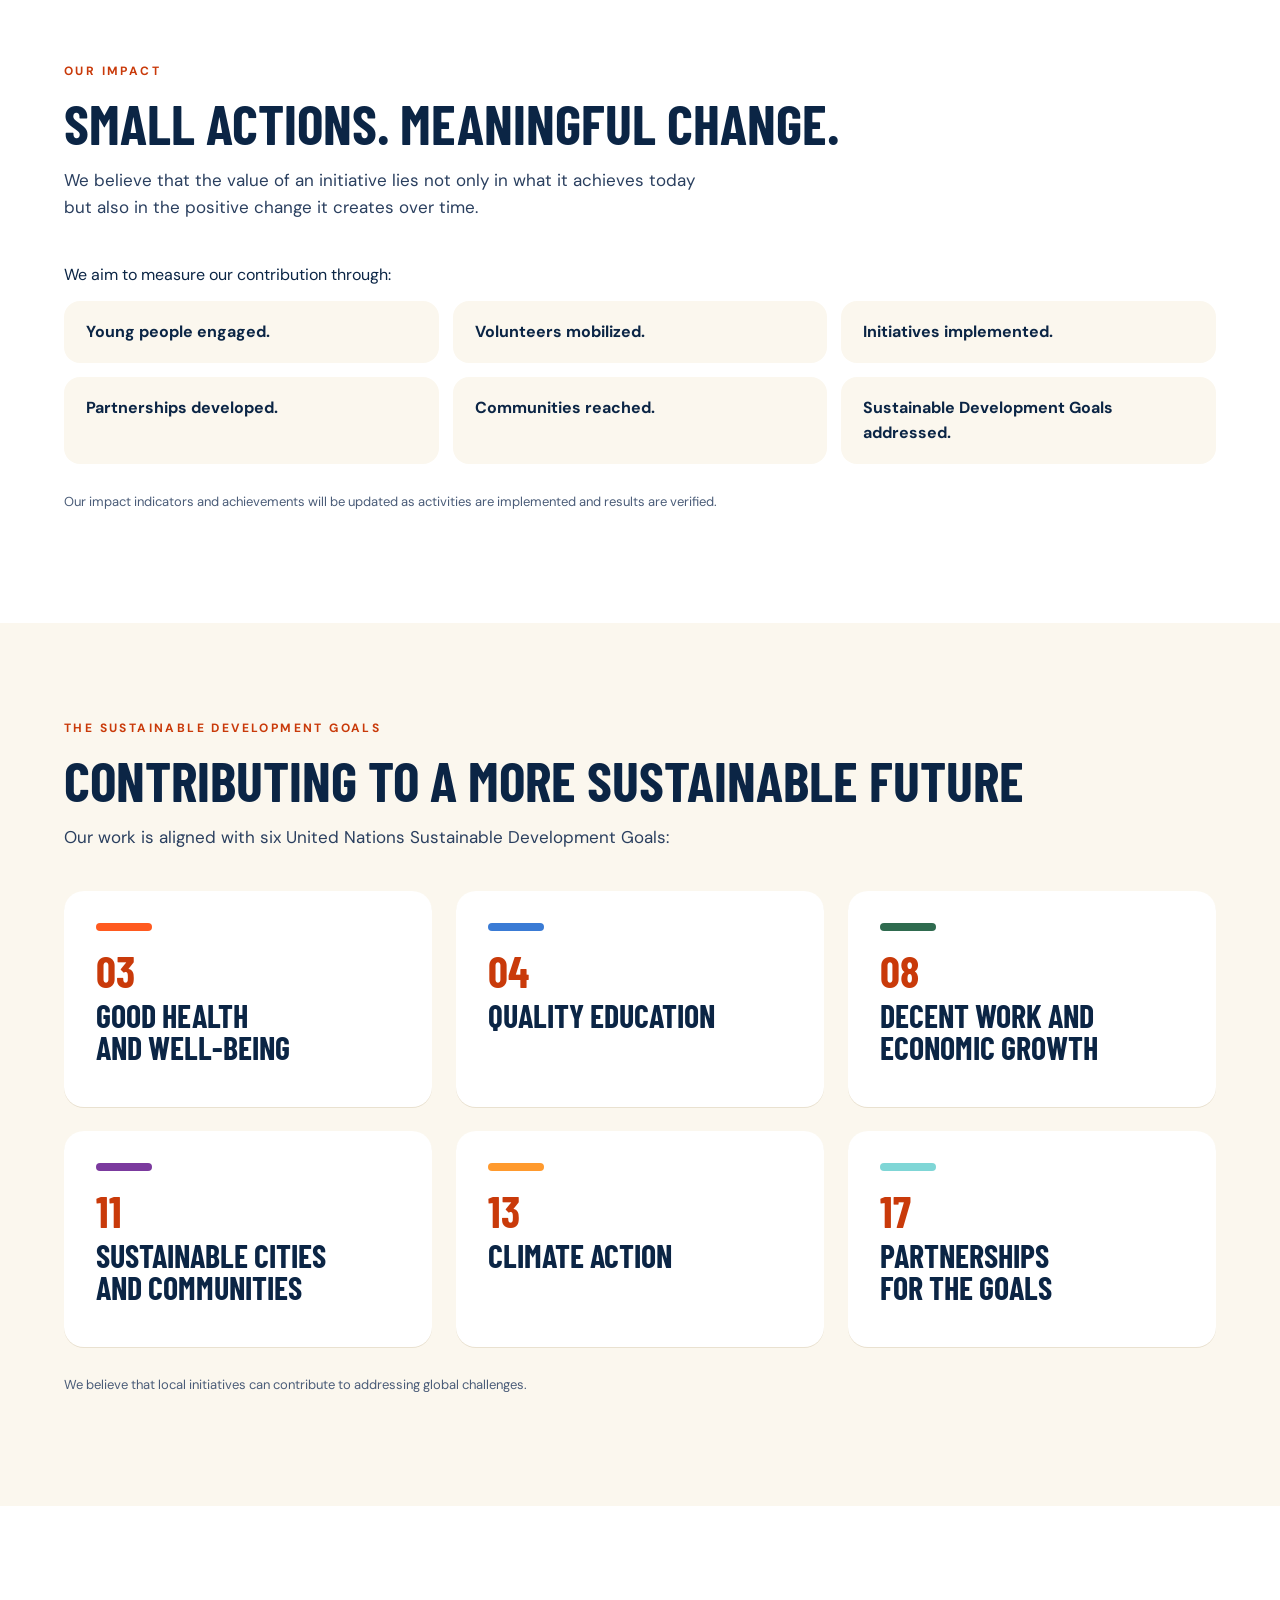
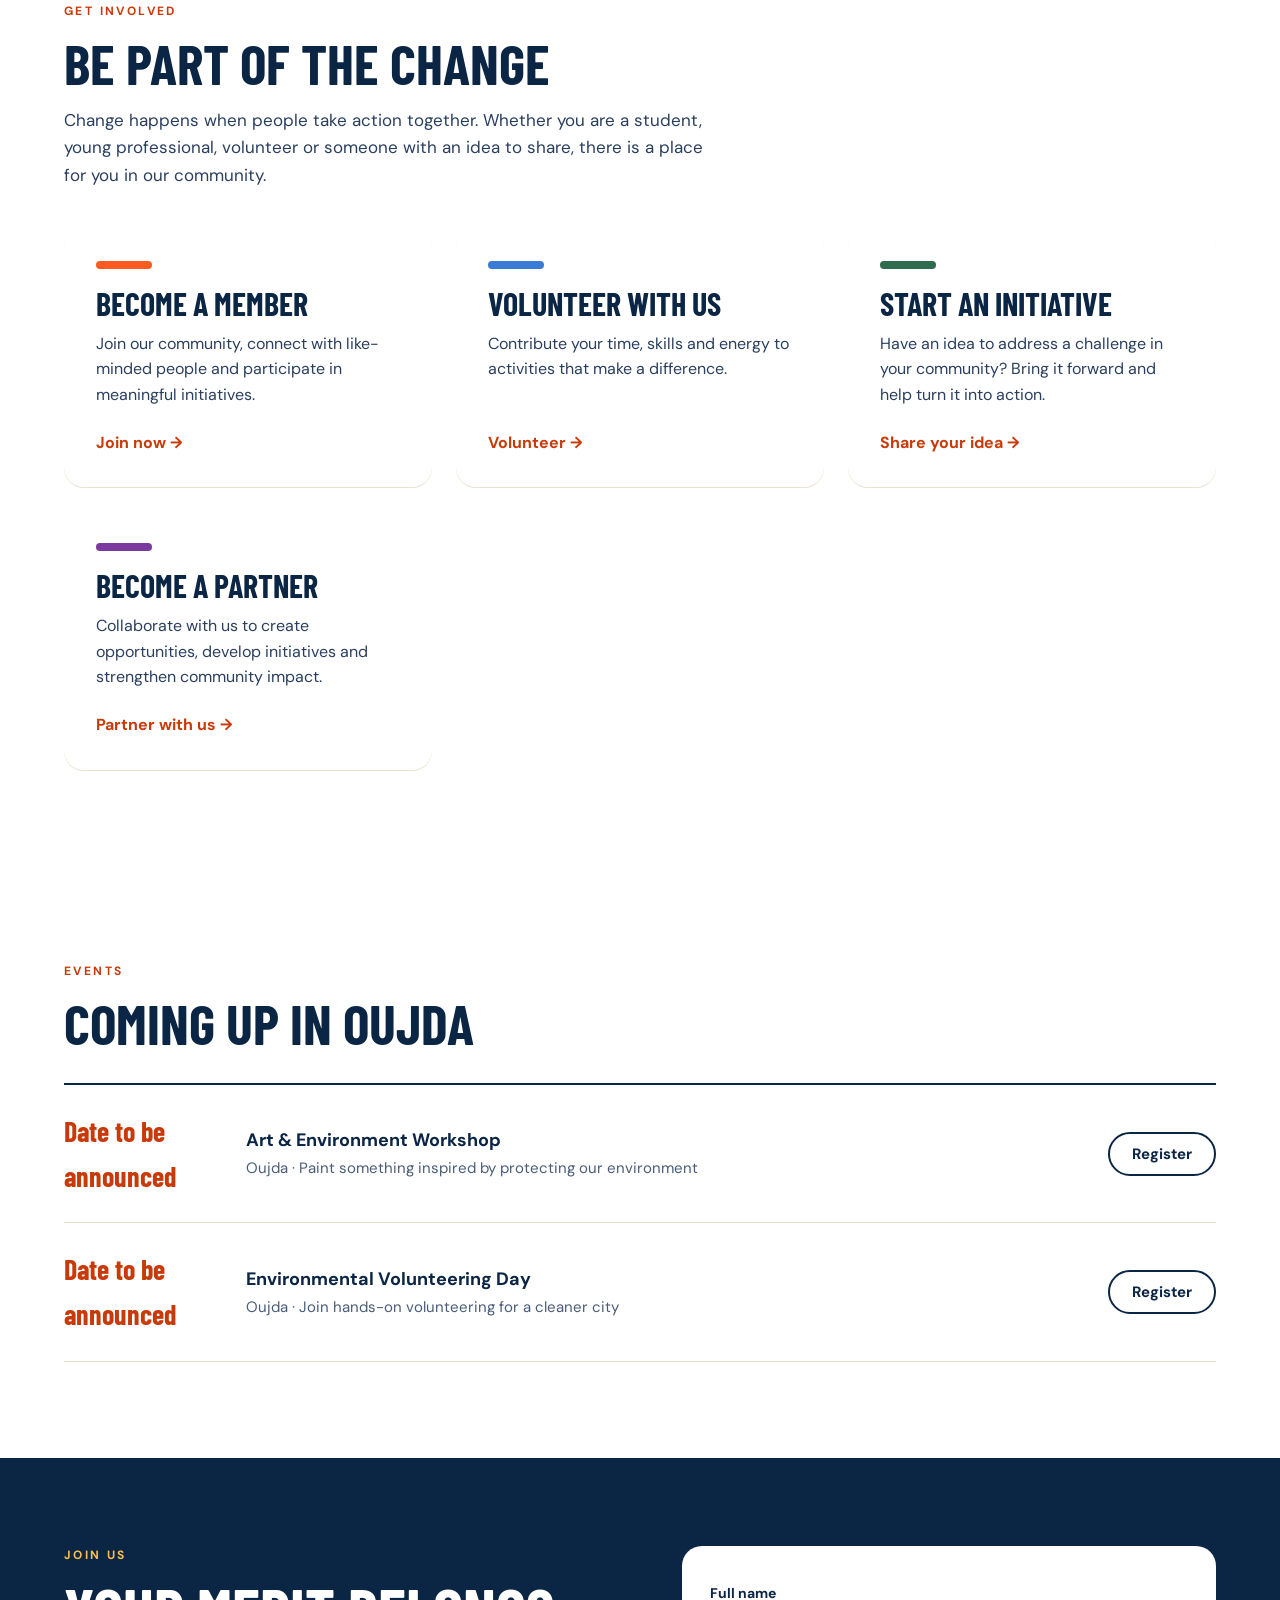
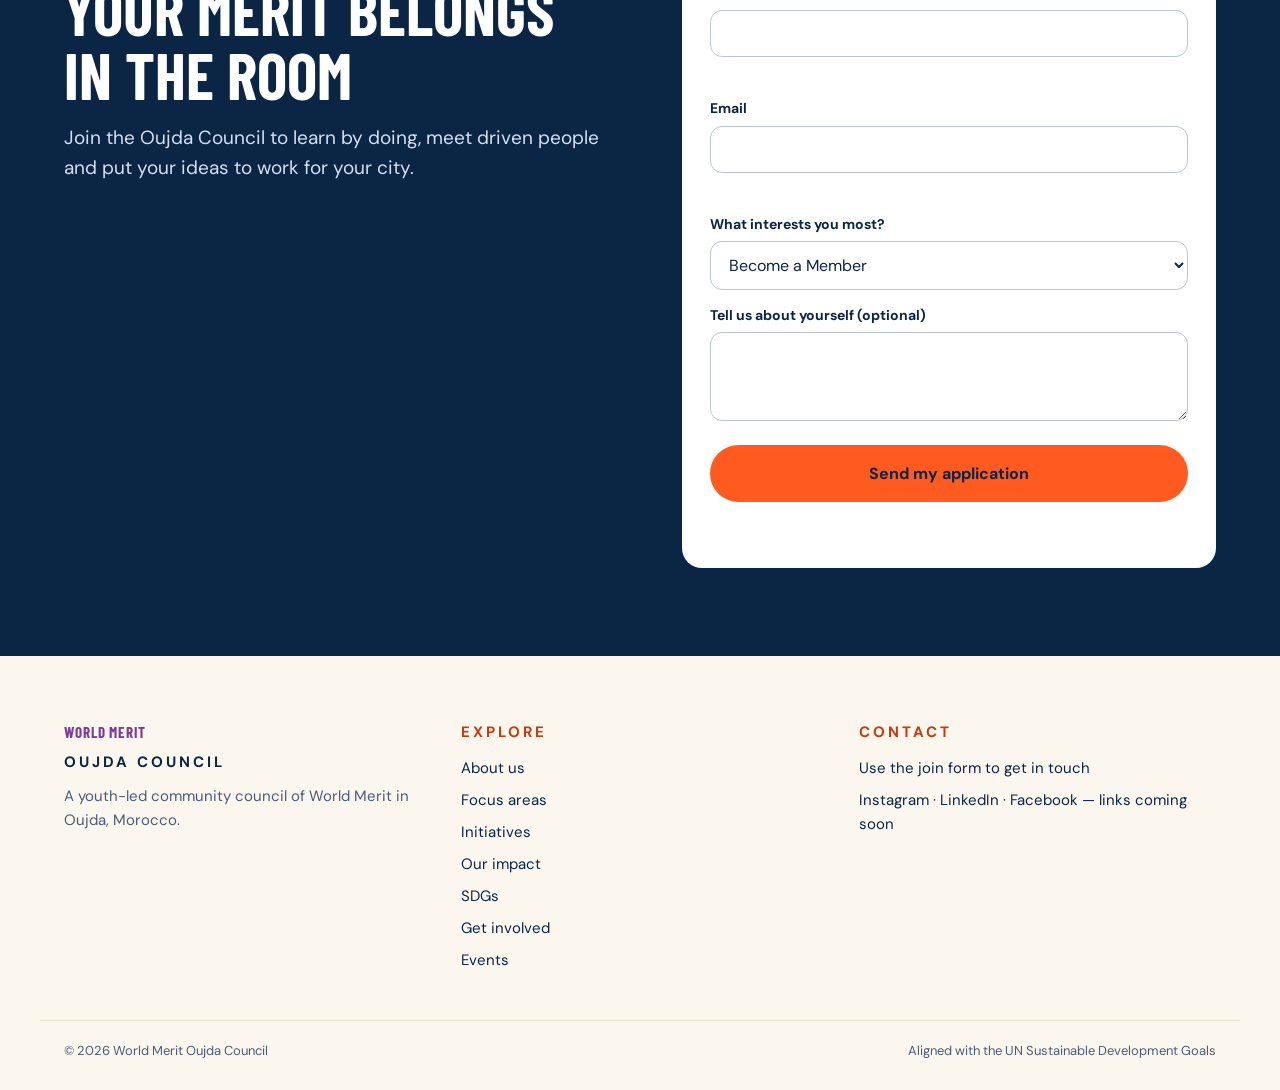
==== commit d3c3dc7c: "Use council wording instead of chapter" ====
--- a/index.html
+++ b/index.html
@@ -49,7 +49,7 @@
   <section class="hero">
     <div class="wrap hero-grid">
       <div class="hero-copy">
-        <p class="eyebrow">World Merit · Oujda chapter</p>
+        <p class="eyebrow">World Merit · Oujda Council</p>
         <h1>Rise with Oujda.<br>Lead for the world.</h1>
         <p class="lead">We are a youth-led community based in Oujda, Morocco, connected to a global network of changemakers. We bring young people together to turn ideas into action, develop meaningful initiatives and contribute to more inclusive, sustainable and resilient communities.</p>
         <div class="actions">
@@ -82,7 +82,7 @@
     <div class="wrap">
       <p class="eyebrow">Where we come from</p>
       <h2>The World Merit vision</h2>
-      <p class="section-lead">World Merit is a global network of young people who want to make a difference. Our Oujda Council is one of its local chapters.</p>
+      <p class="section-lead">World Merit is a global network of young people who want to make a difference. Our Oujda Council is one of its local councils.</p>
       <div class="cards three">
         <article class="card">
           <span class="bar c-orange"></span>
@@ -343,7 +343,7 @@
     <div>
       <p class="footer-brand">WORLD MERIT</p>
       <p class="brand-sub dark">OUJDA COUNCIL</p>
-      <p class="muted small">A youth-led community chapter of World Merit in Oujda, Morocco.</p>
+      <p class="muted small">A youth-led community council of World Merit in Oujda, Morocco.</p>
     </div>
     <div>
       <p class="eyebrow">Explore</p>
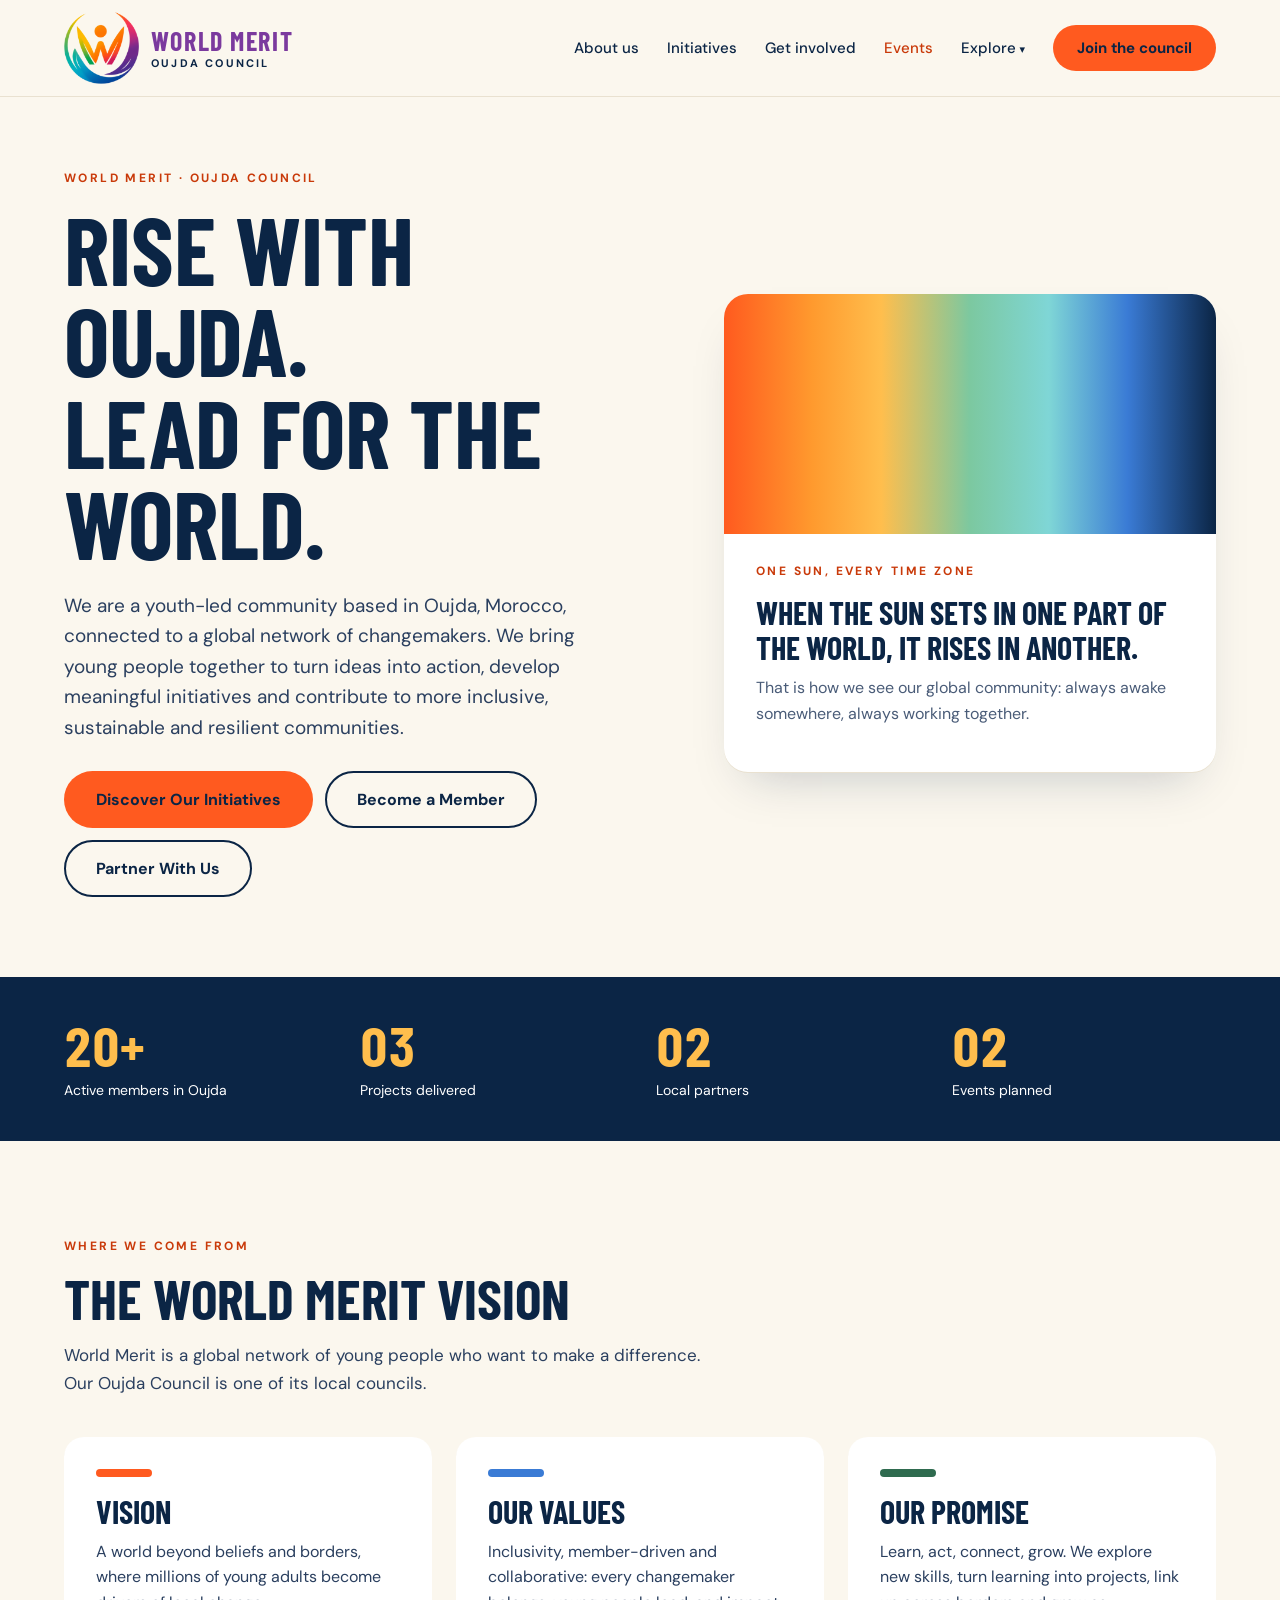
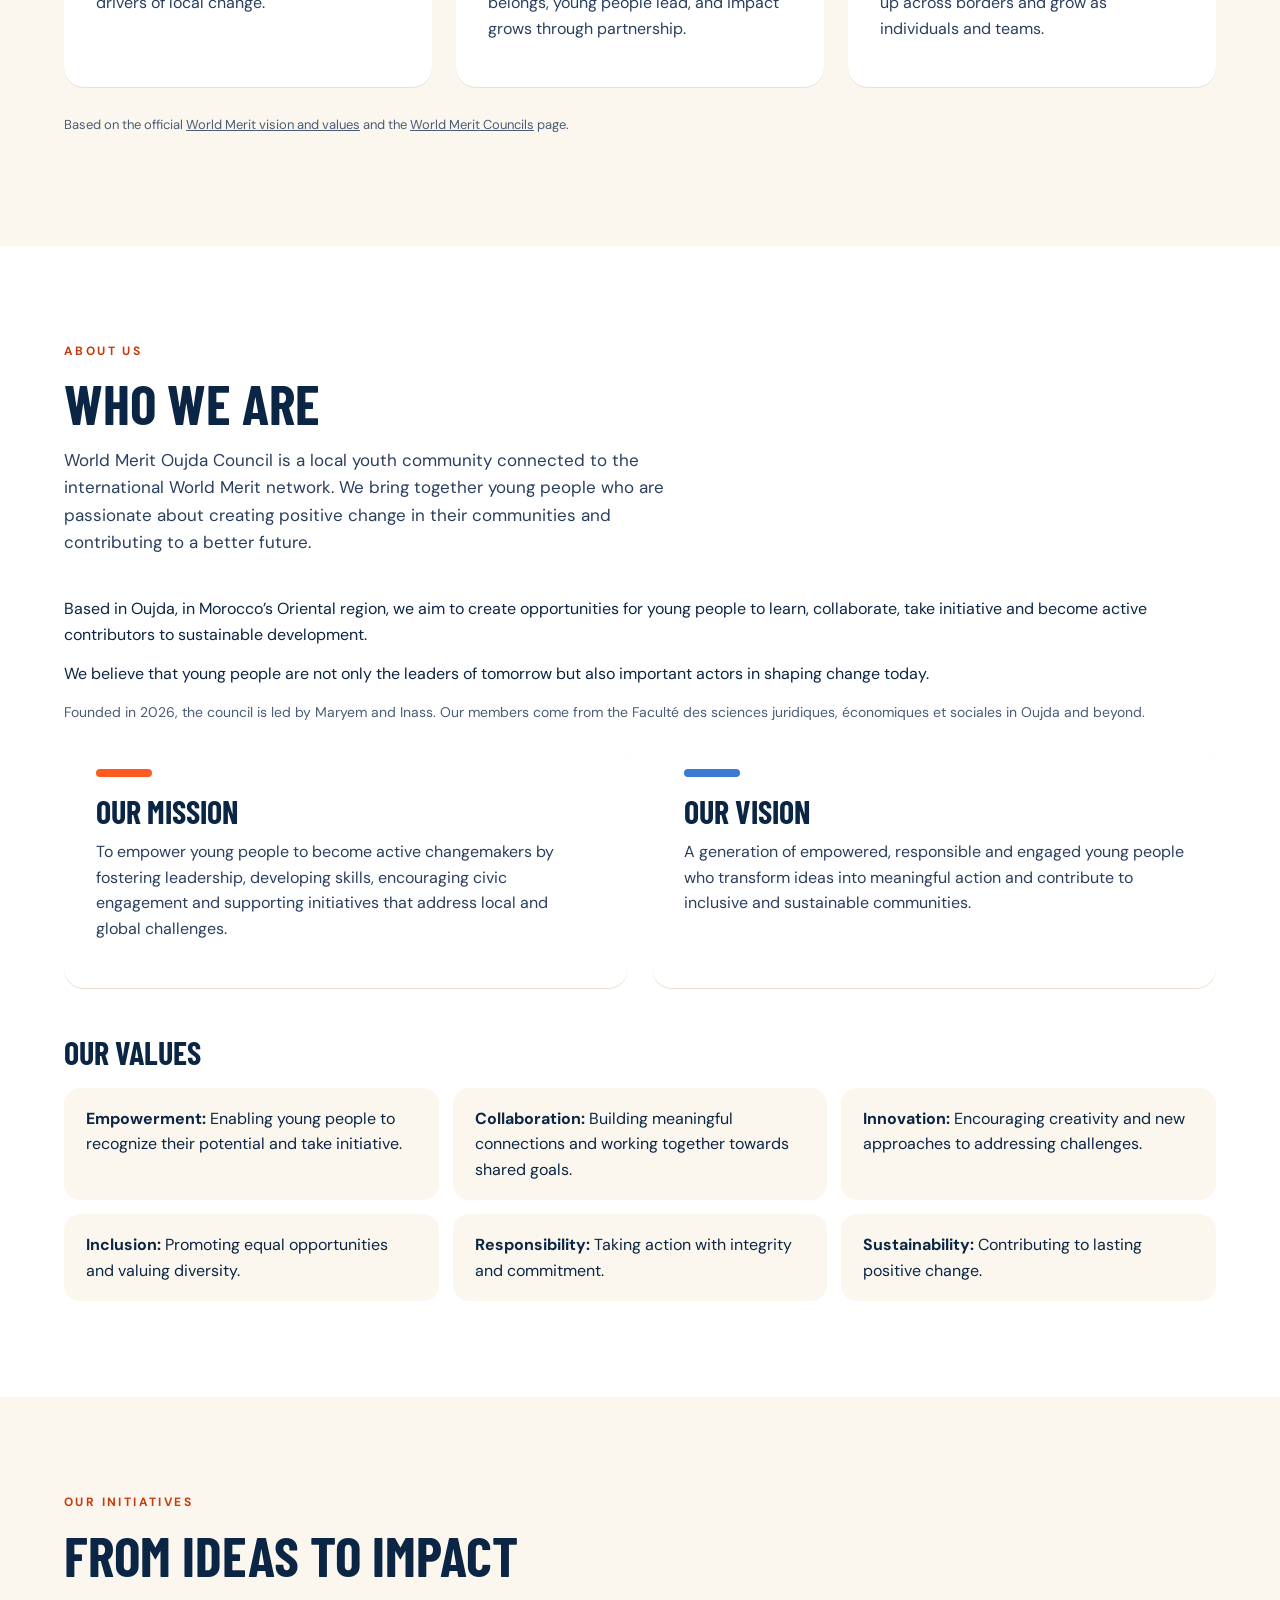
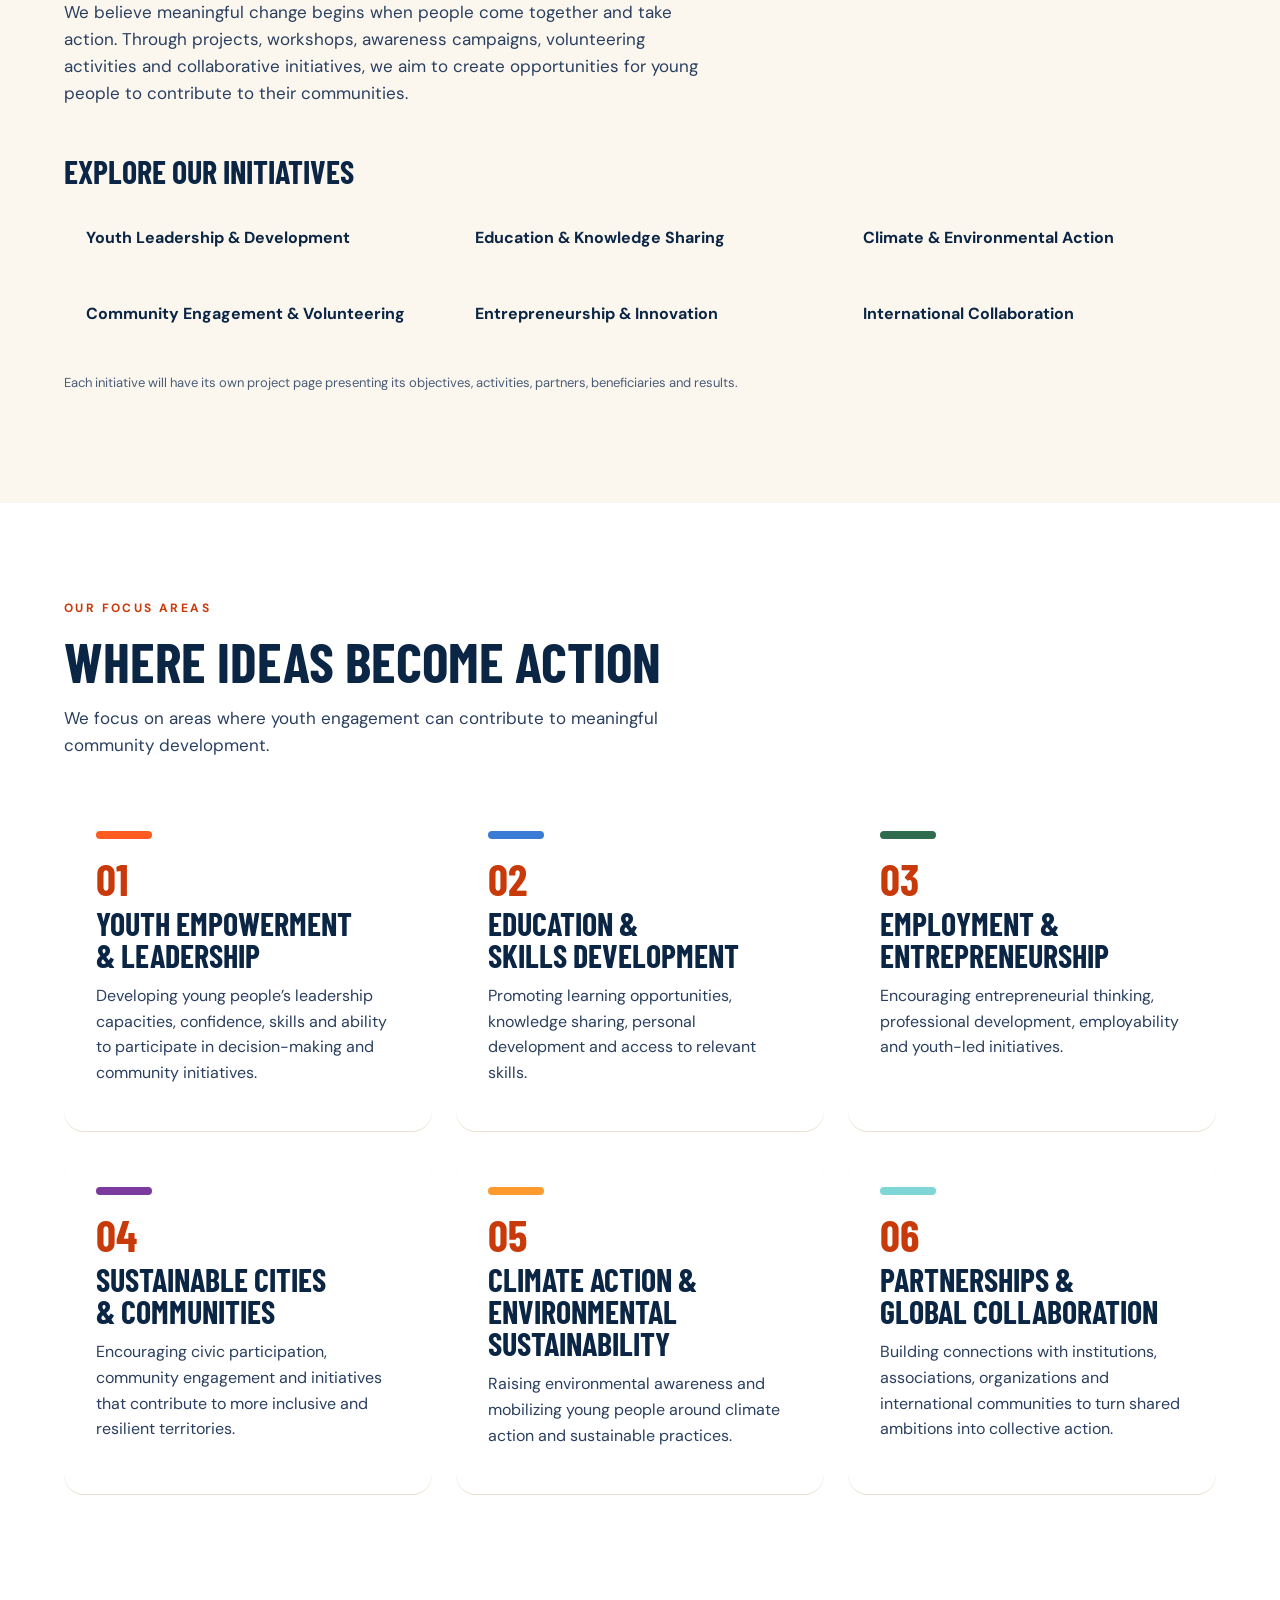
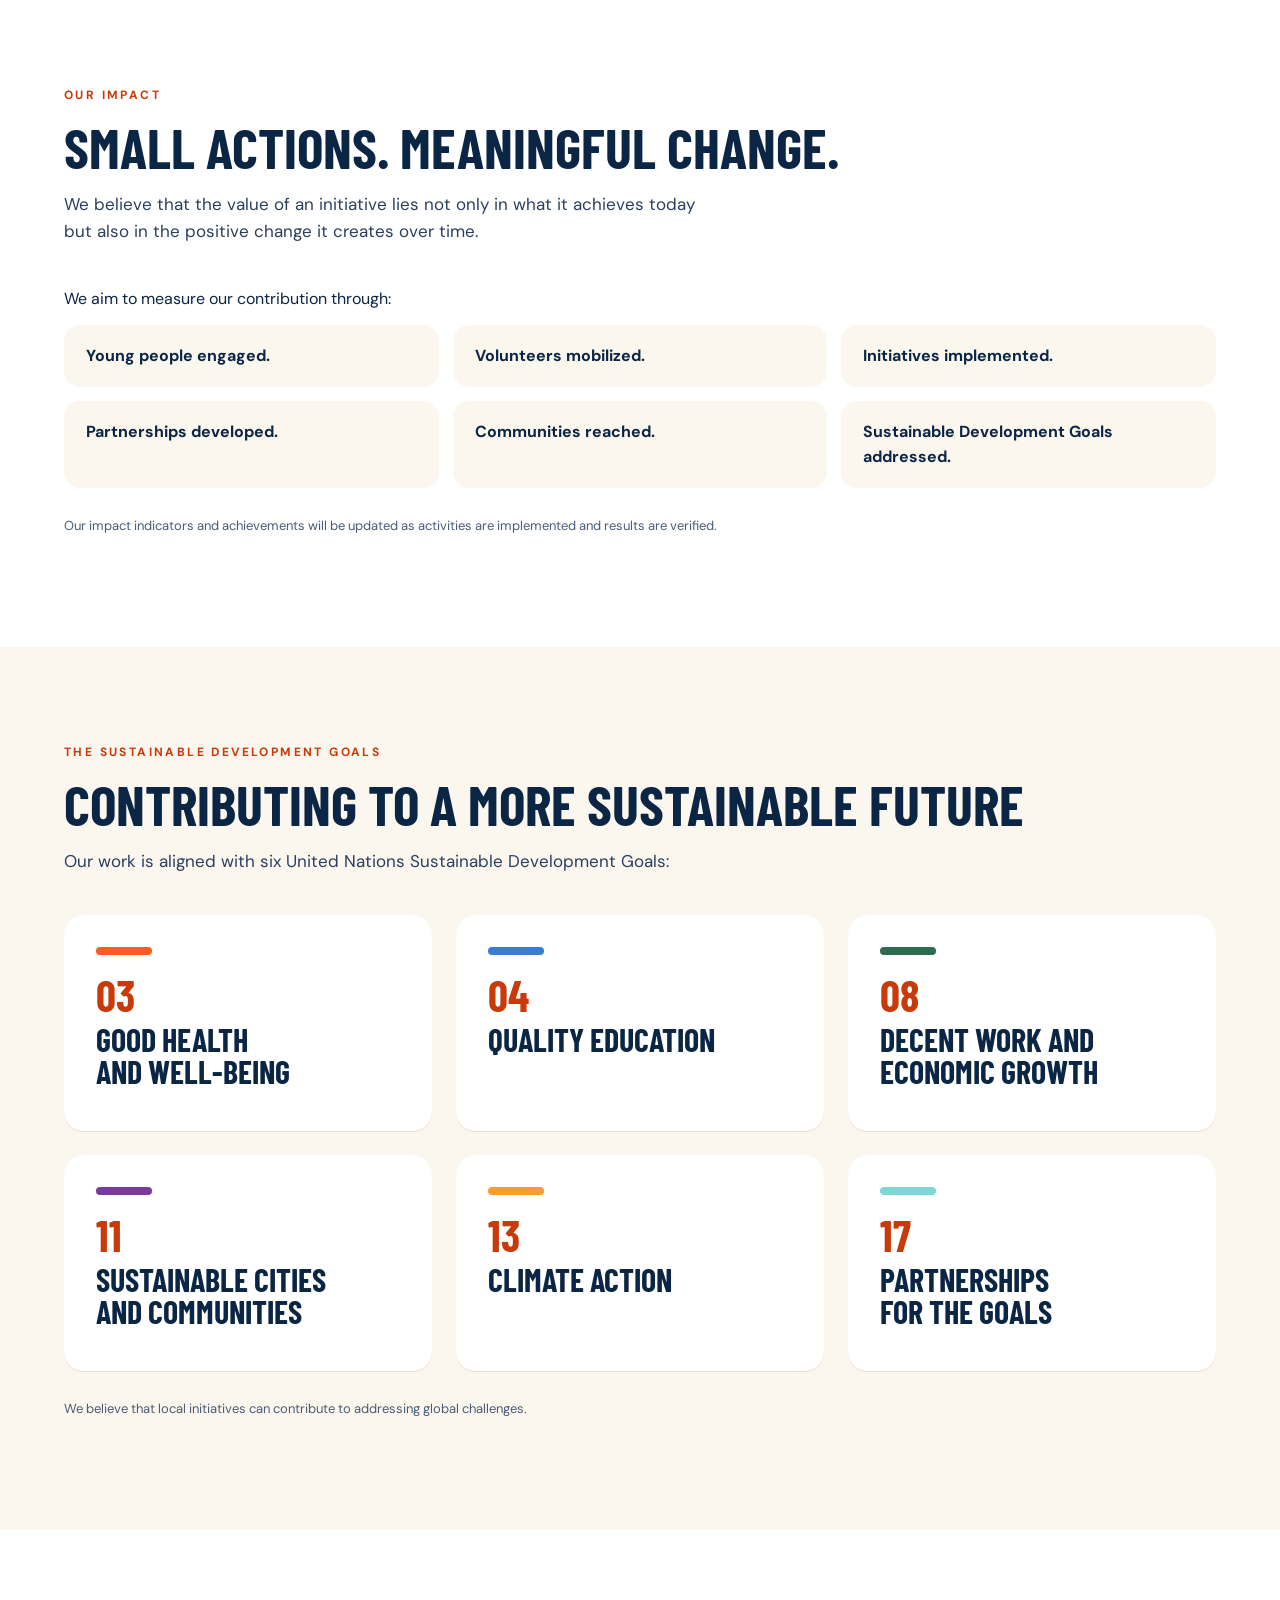
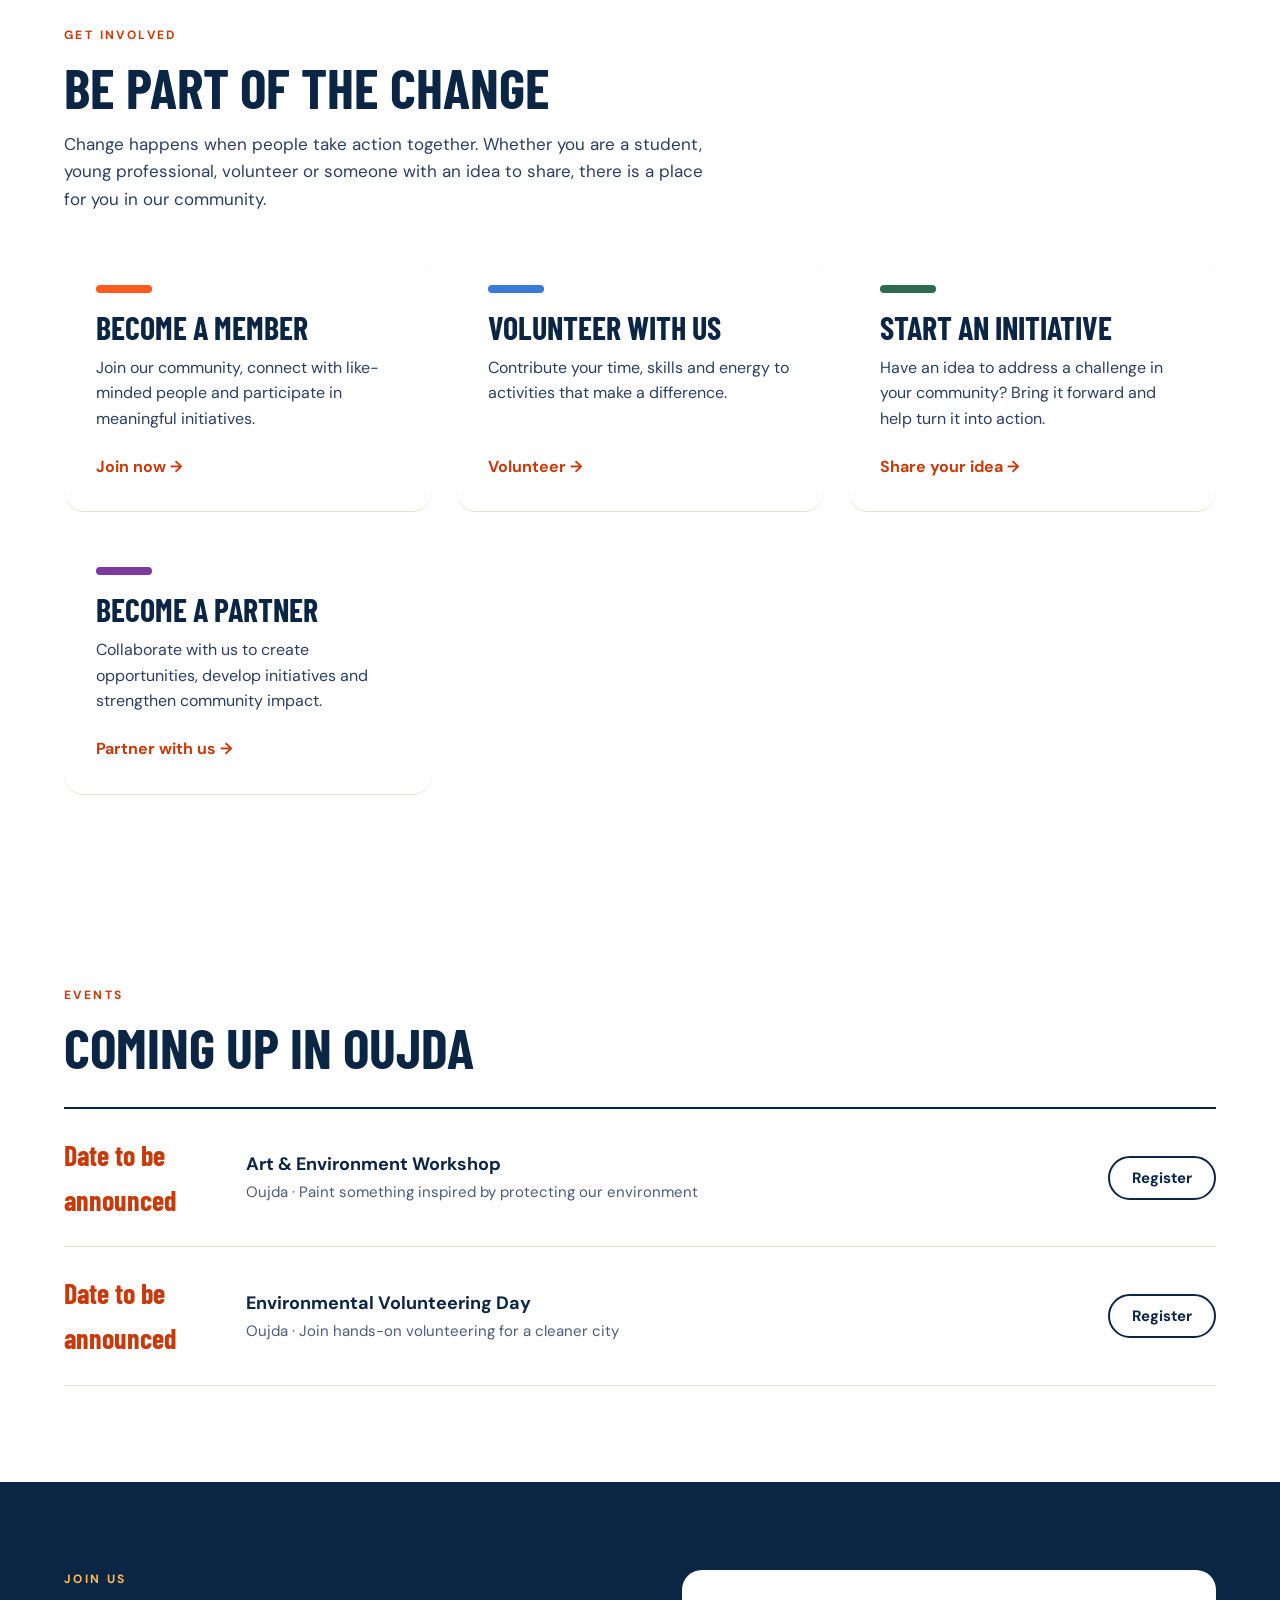
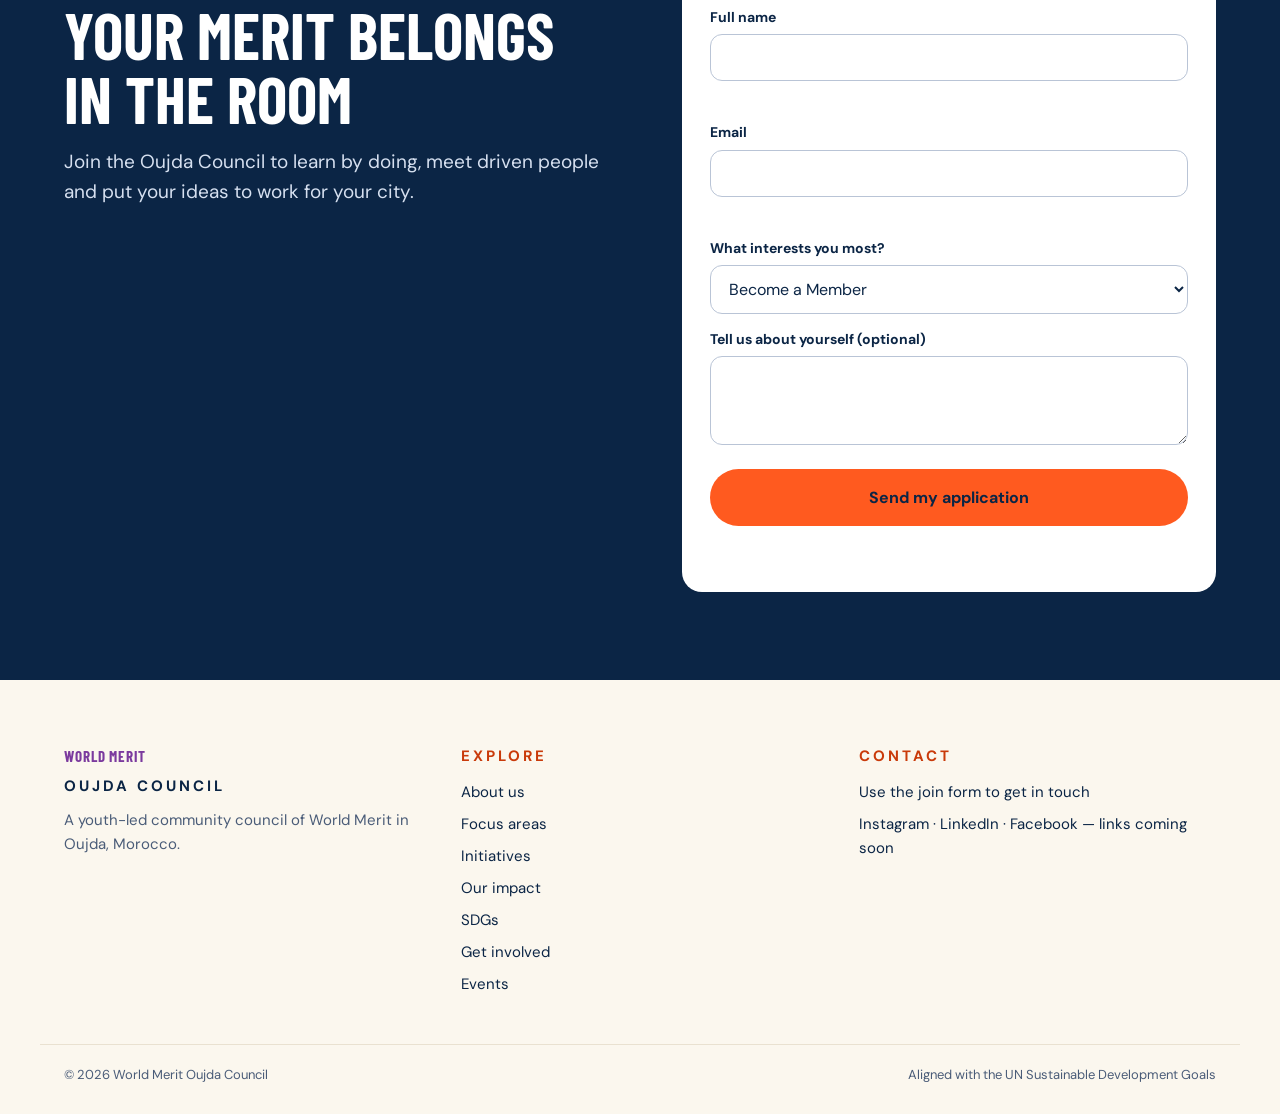
==== commit c2af218d: "Use emblem-only image with larger size, keep navbar wordmark" ====
--- a/index.html
+++ b/index.html
@@ -17,8 +17,8 @@
 <header class="site-header">
   <div class="wrap header-inner">
     <a class="brand" href="#top" aria-label="World Merit Oujda Council, home">
-      <img id="logo" src="logo.png" alt="World Merit Oujda Council logo" height="48">
-      <span class="brand-text" id="brand-text">
+      <img id="logo" src="logo-mark.png" alt="World Merit Oujda Council logo">
+      <span class="brand-text">
         <span class="brand-name">WORLD MERIT</span>
         <span class="brand-sub">OUJDA COUNCIL</span>
       </span>
@@ -310,7 +310,12 @@
         <h2>Your merit belongs in the room</h2>
         <p class="lead light">Join the Oujda Council to learn by doing, meet driven people and put your ideas to work for your city.</p>
       </div>
-      <form class="form" id="join-form" novalidate>
+      <form class="form" id="join-form" action="https://formsubmit.co/worldmeritoujda@gmail.com" method="POST" novalidate>
+        <input type="hidden" name="_subject" value="New application - World Merit Oujda Council">
+        <input type="hidden" name="_template" value="table">
+        <input type="hidden" id="next-url" name="_next" value="">
+        <input type="text" name="_honey" style="display:none" tabindex="-1" autocomplete="off" aria-hidden="true">
+
         <label for="name">Full name</label>
         <input id="name" name="name" type="text" autocomplete="name" required>
         <p class="error" id="err-name" role="alert"></p>
--- a/style.css
+++ b/style.css
@@ -60,7 +60,7 @@
 .site-header { position: sticky; top: 0; z-index: 20; background: var(--cream); border-bottom: 1px solid var(--line); }
 .header-inner { display: flex; align-items: center; justify-content: space-between; gap: 16px; padding-top: 12px; padding-bottom: 12px; flex-wrap: wrap; }
 .brand { display: flex; align-items: center; gap: 12px; }
-.brand img { height: 48px; width: auto; }
+.brand img { height: 72px; width: auto; }
 .brand-text { display: flex; flex-direction: column; line-height: 1; }
 .brand-name { font-family: var(--display); font-weight: 700; font-size: 26px; letter-spacing: .06em; color: var(--purple); }
 .brand-sub { font-size: 11px; font-weight: 700; letter-spacing: .2em; margin-top: 4px; }
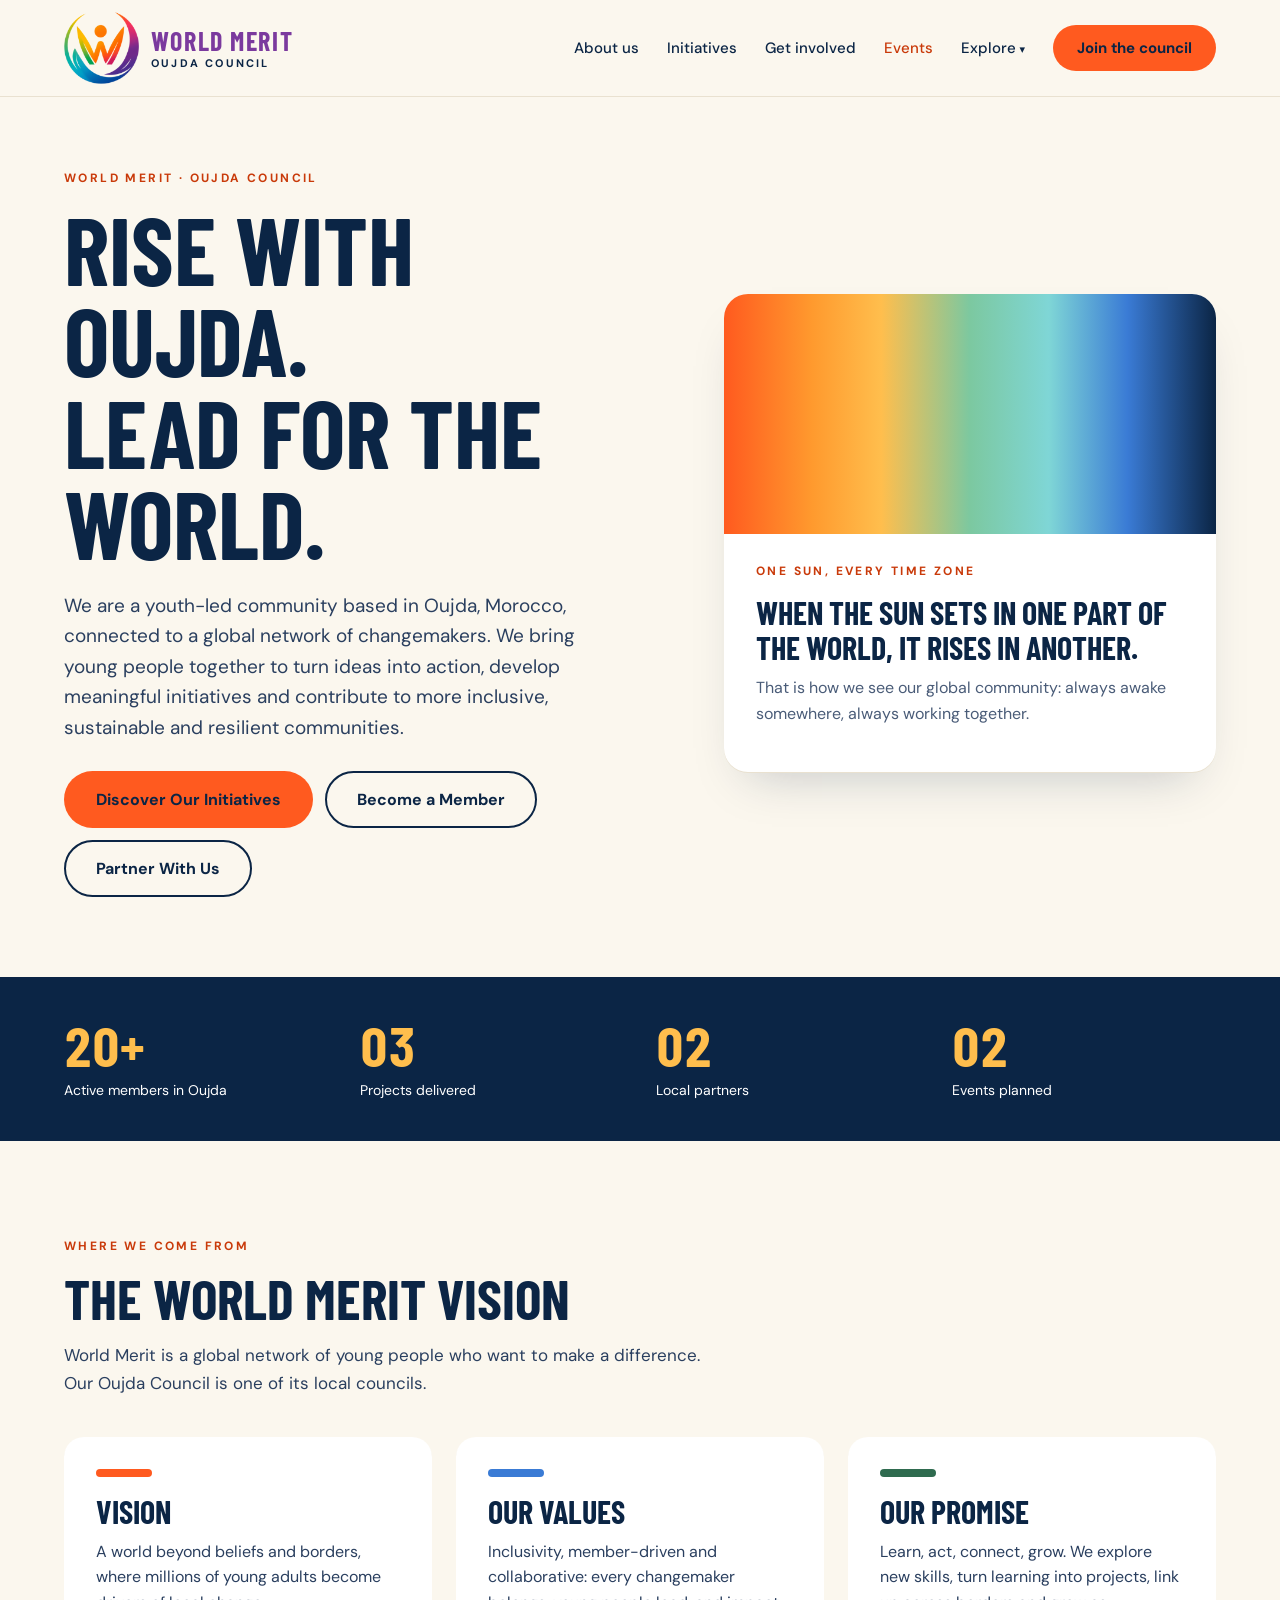
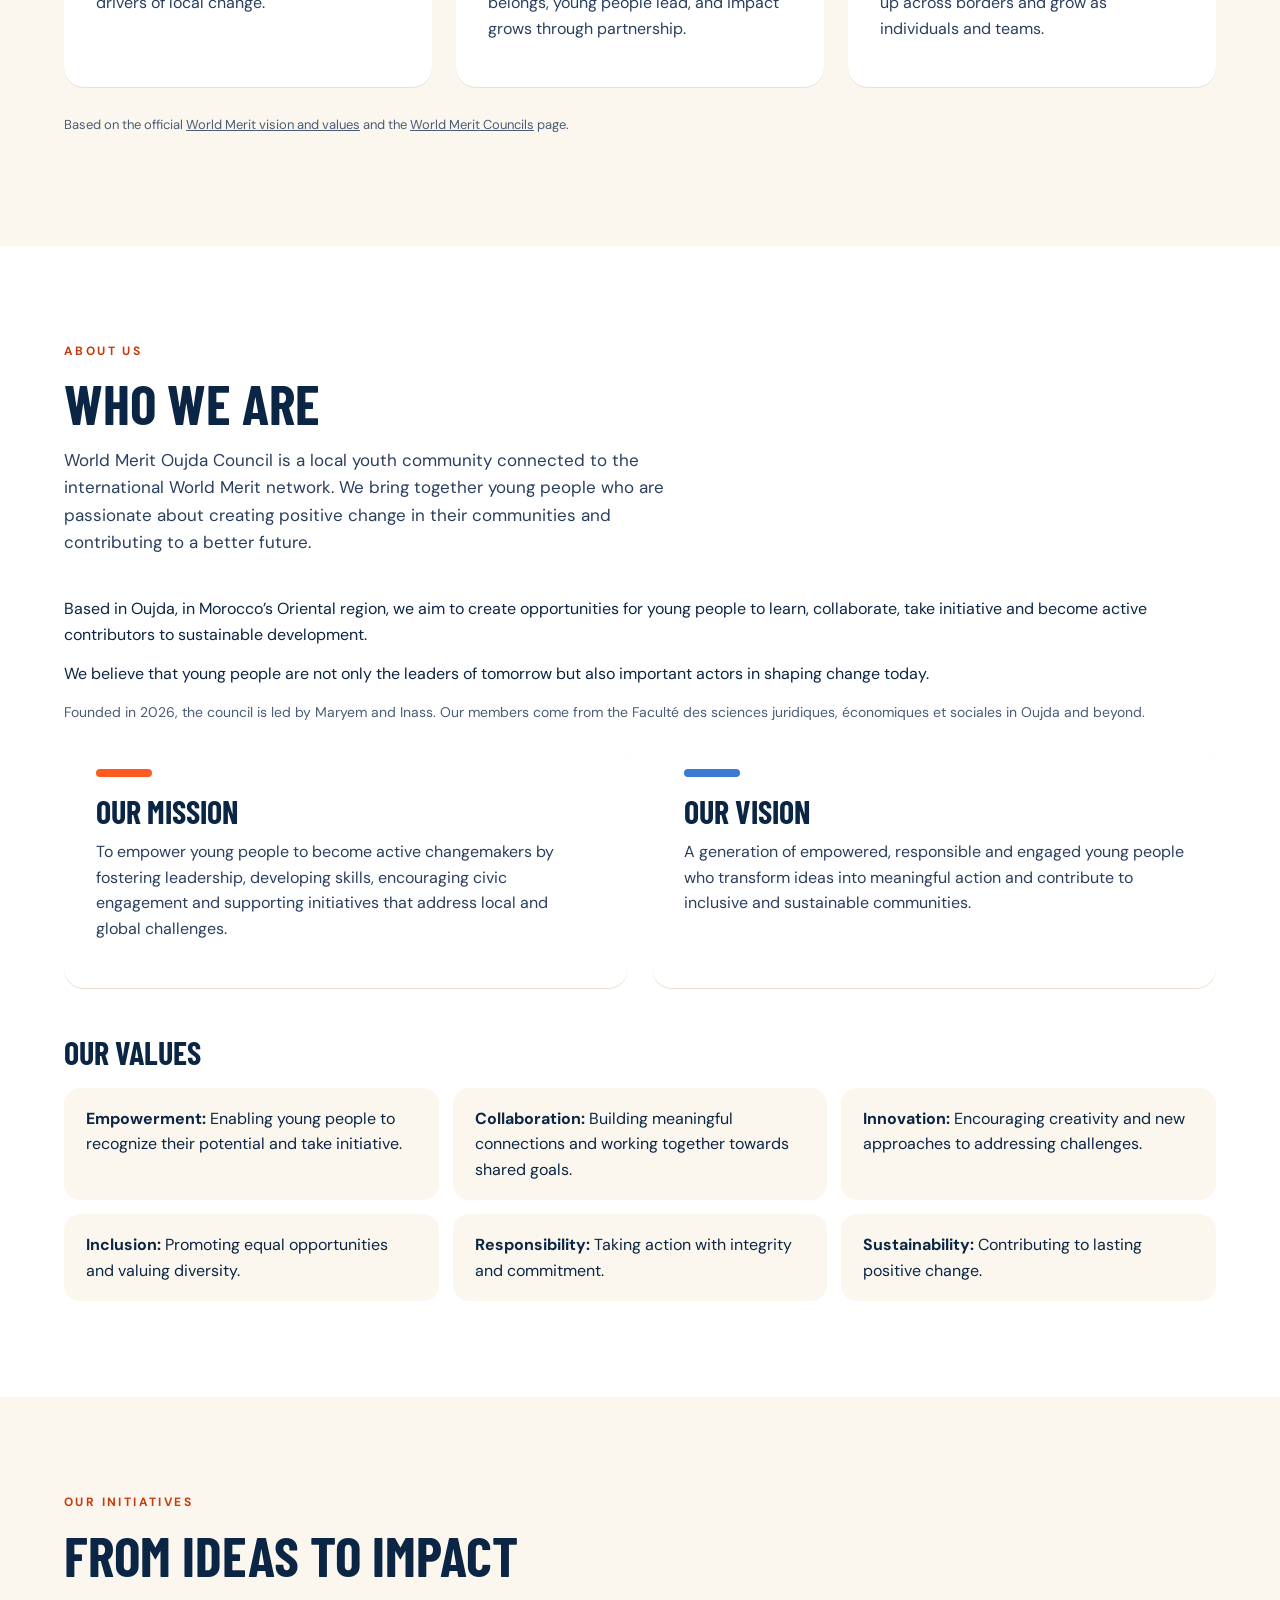
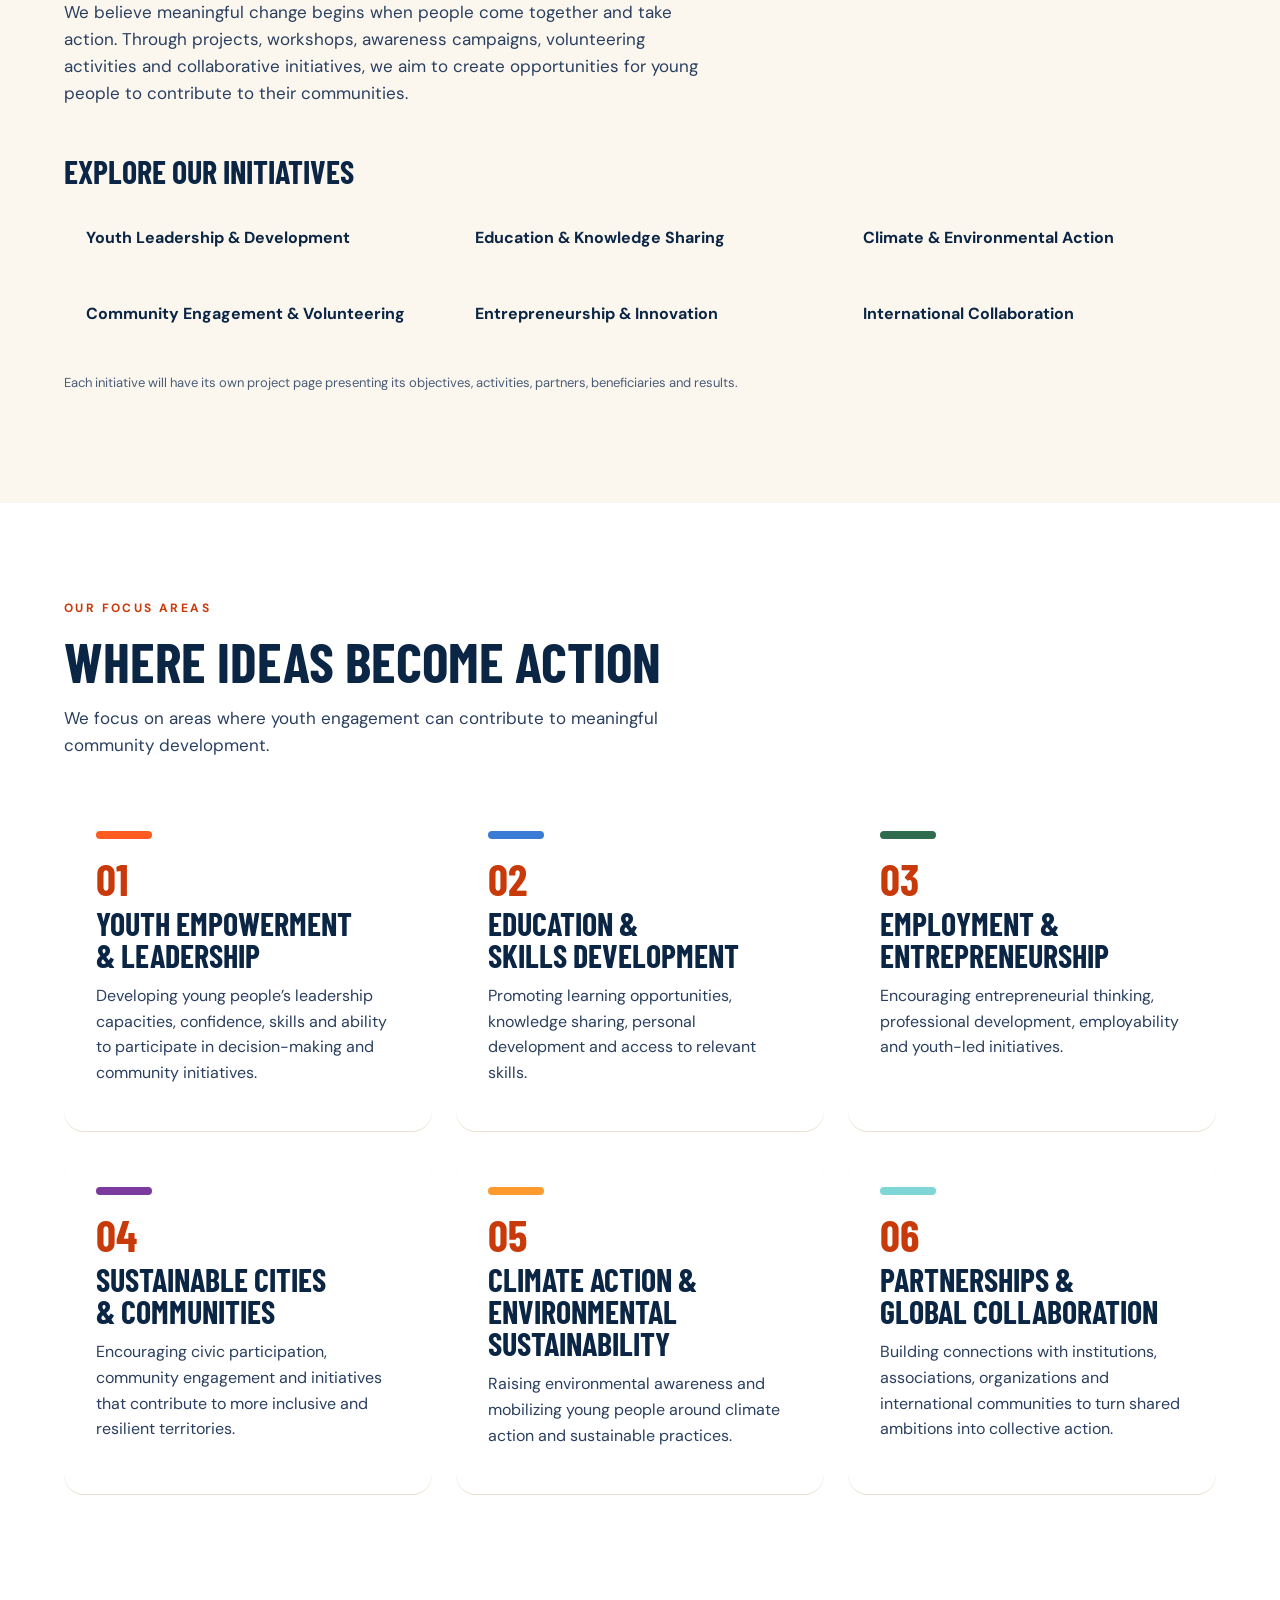
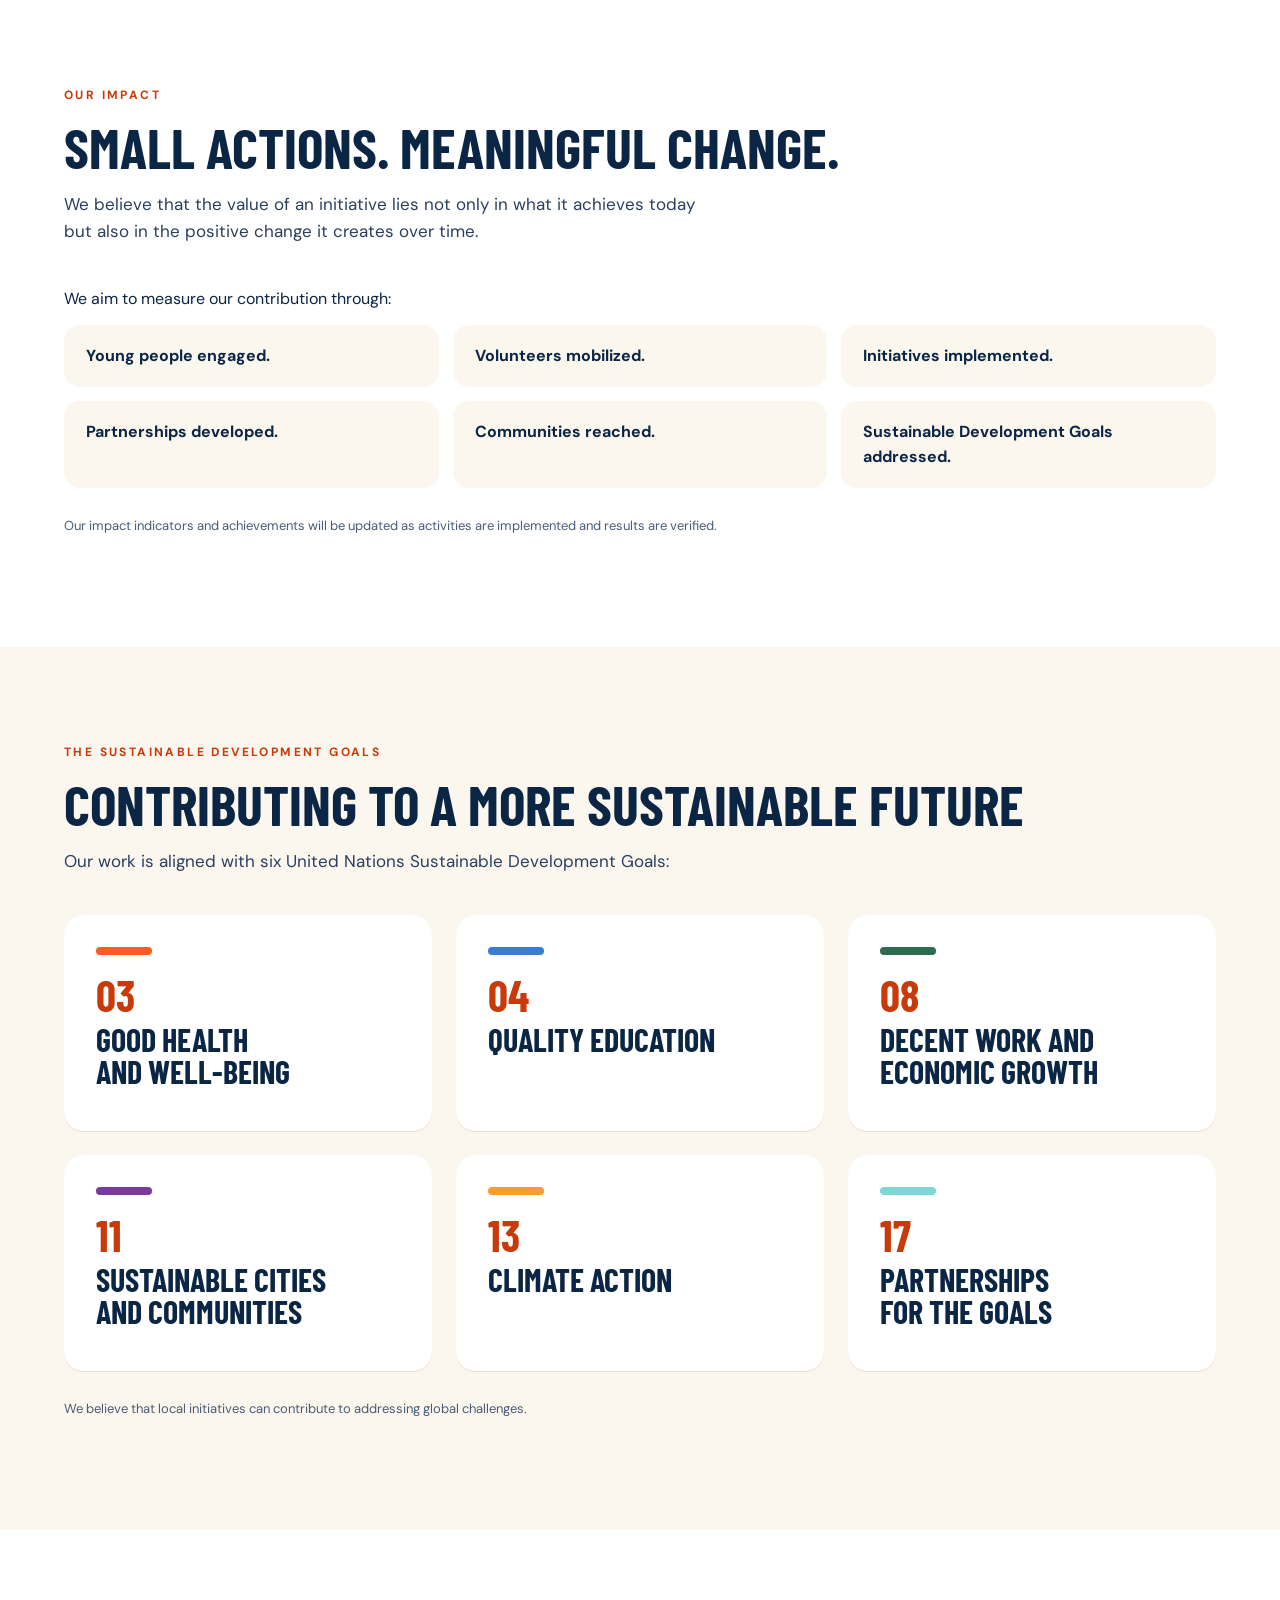
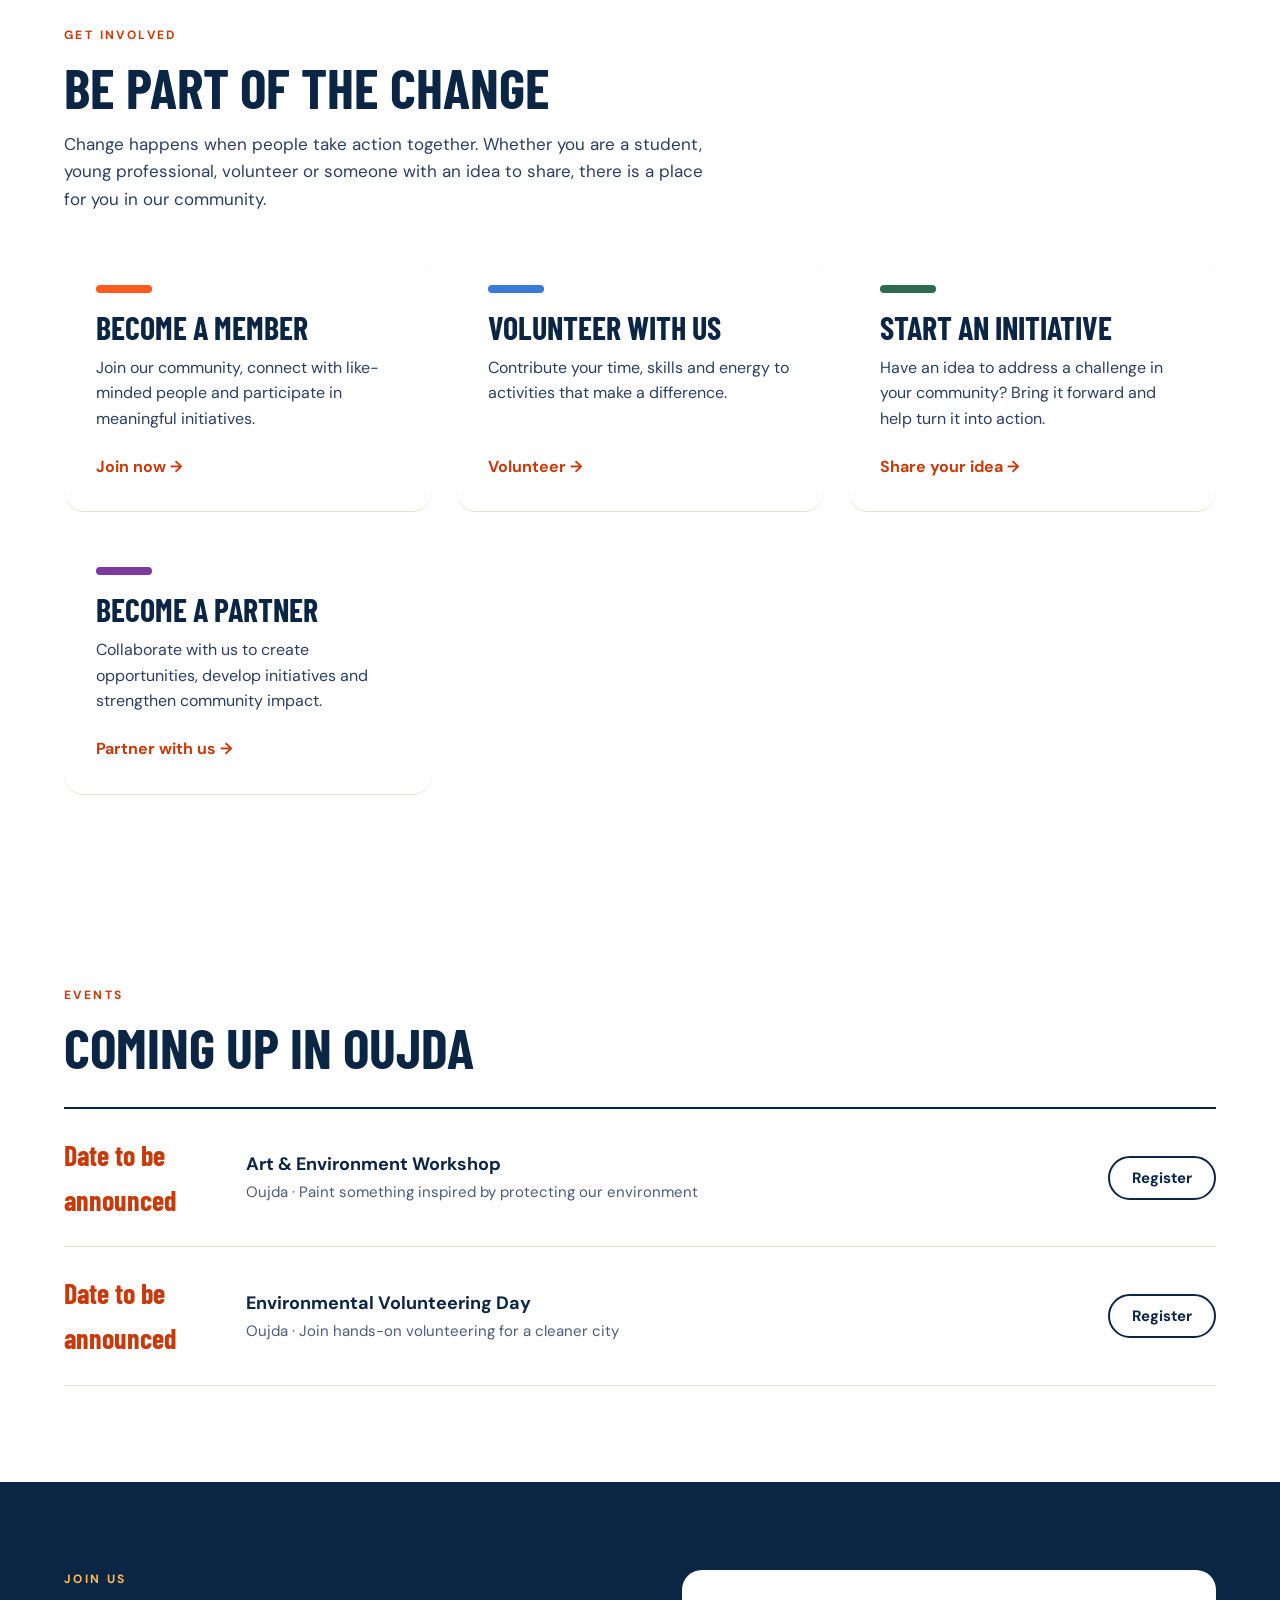
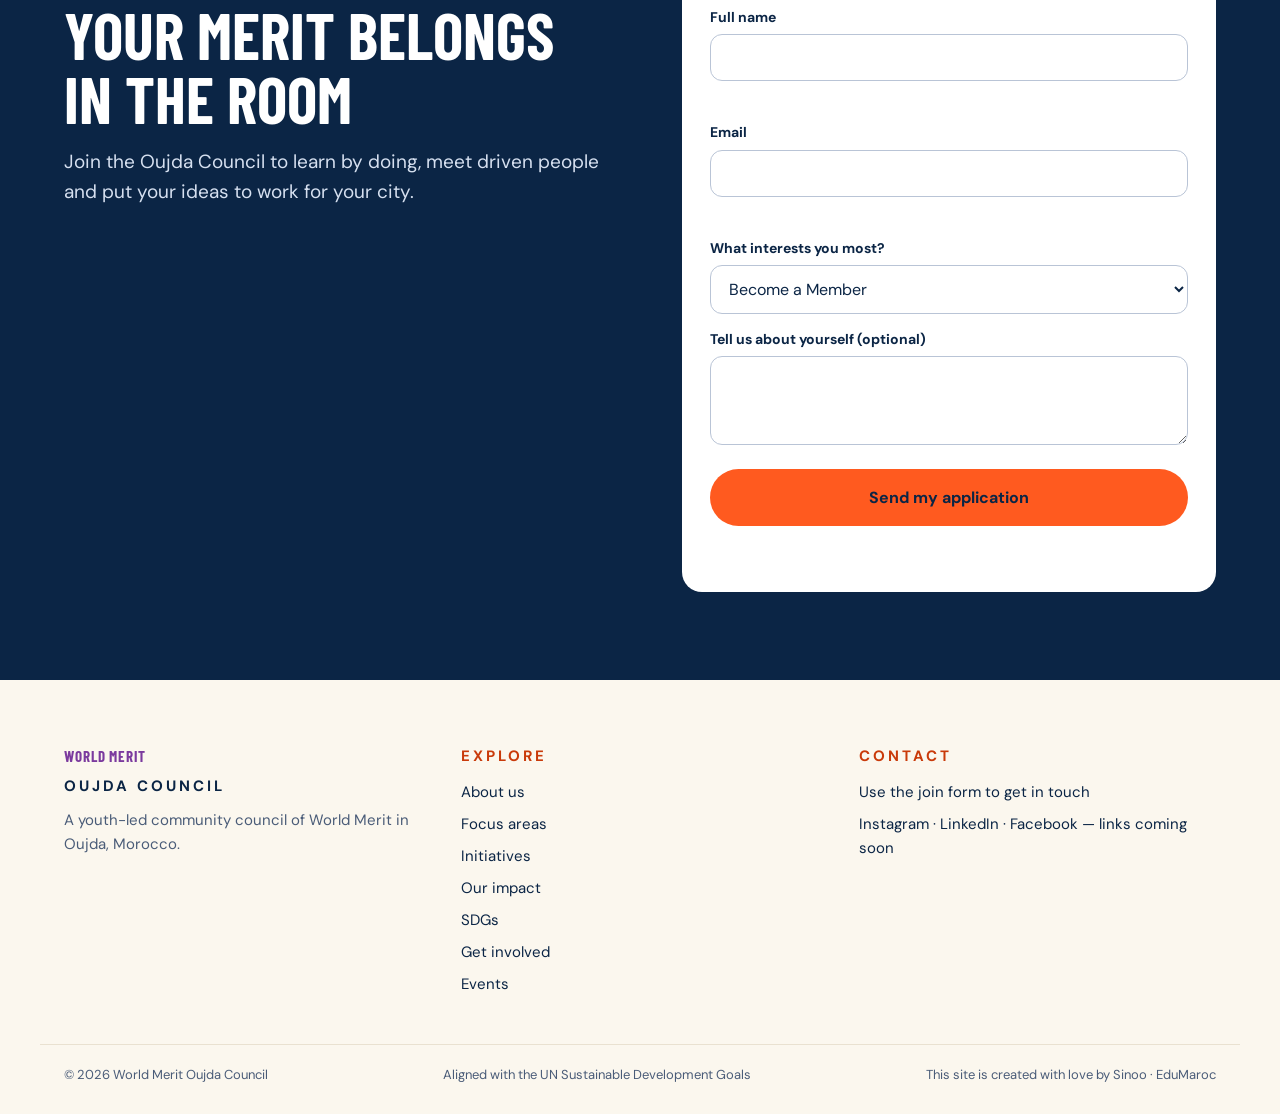
==== commit b723f1e8: "Add Sinoo credit and EduMaroc backlink" ====
--- a/index.html
+++ b/index.html
@@ -69,7 +69,7 @@
     </div>
   </section>
 
-  <section class="stats" aria-label="Club in numbers">
+  <section class="stats" aria-label="Council in numbers">
     <div class="wrap stats-grid">
       <div><span class="stat-num">20+</span><span class="stat-label">Active members in Oujda</span></div>
       <div><span class="stat-num">03</span><span class="stat-label">Projects delivered</span></div>
@@ -313,6 +313,7 @@
       <form class="form" id="join-form" action="https://formsubmit.co/worldmeritoujda@gmail.com" method="POST" novalidate>
         <input type="hidden" name="_subject" value="New application - World Merit Oujda Council">
         <input type="hidden" name="_template" value="table">
+        <input type="hidden" id="form-url" name="_url" value="https://wmoc.vercel.app/">
         <input type="hidden" id="next-url" name="_next" value="">
         <input type="text" name="_honey" style="display:none" tabindex="-1" autocomplete="off" aria-hidden="true">
 
@@ -369,6 +370,7 @@
   <div class="wrap footer-bottom">
     <span>© <span id="year">2026</span> World Merit Oujda Council</span>
     <span>Aligned with the UN Sustainable Development Goals</span>
+    <span>This site is created with love by Sinoo · <a href="https://www.edumaroc.org/" target="_blank" rel="noopener">EduMaroc</a></span>
   </div>
 </footer>
 
